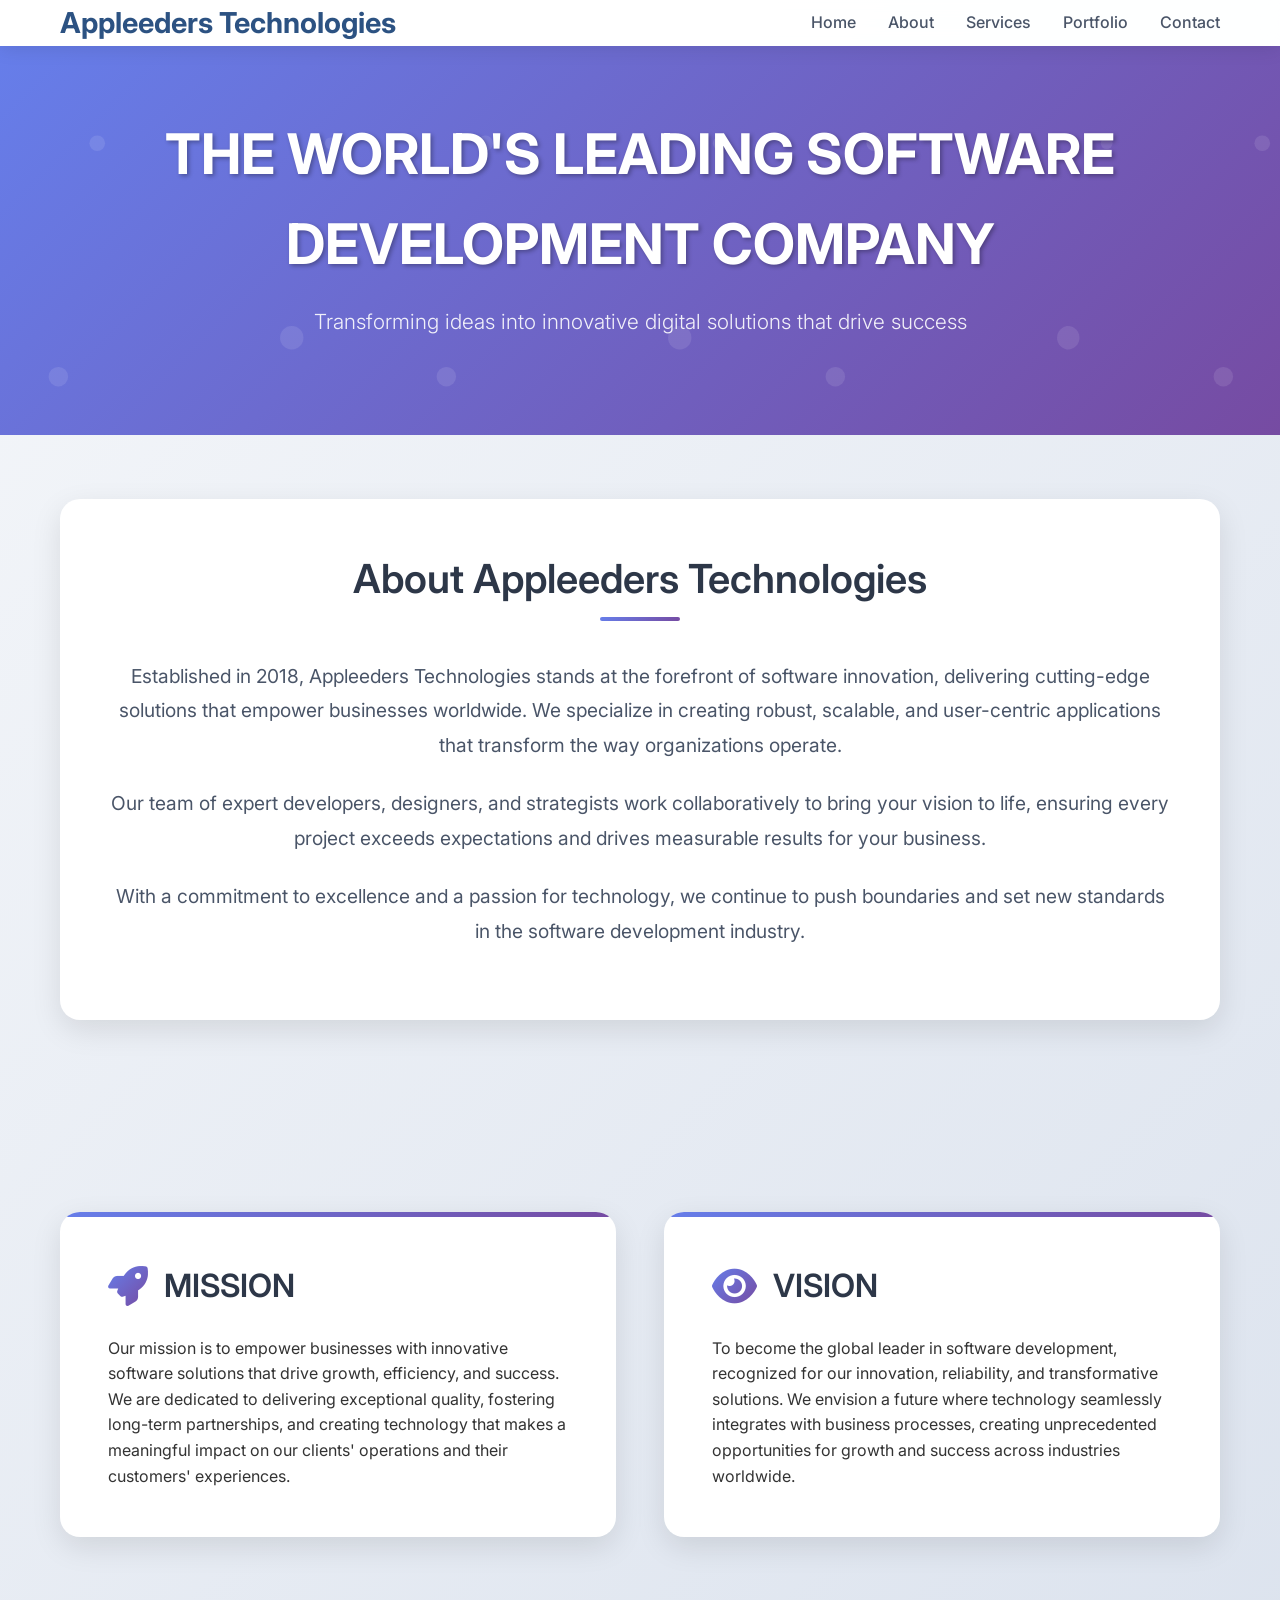
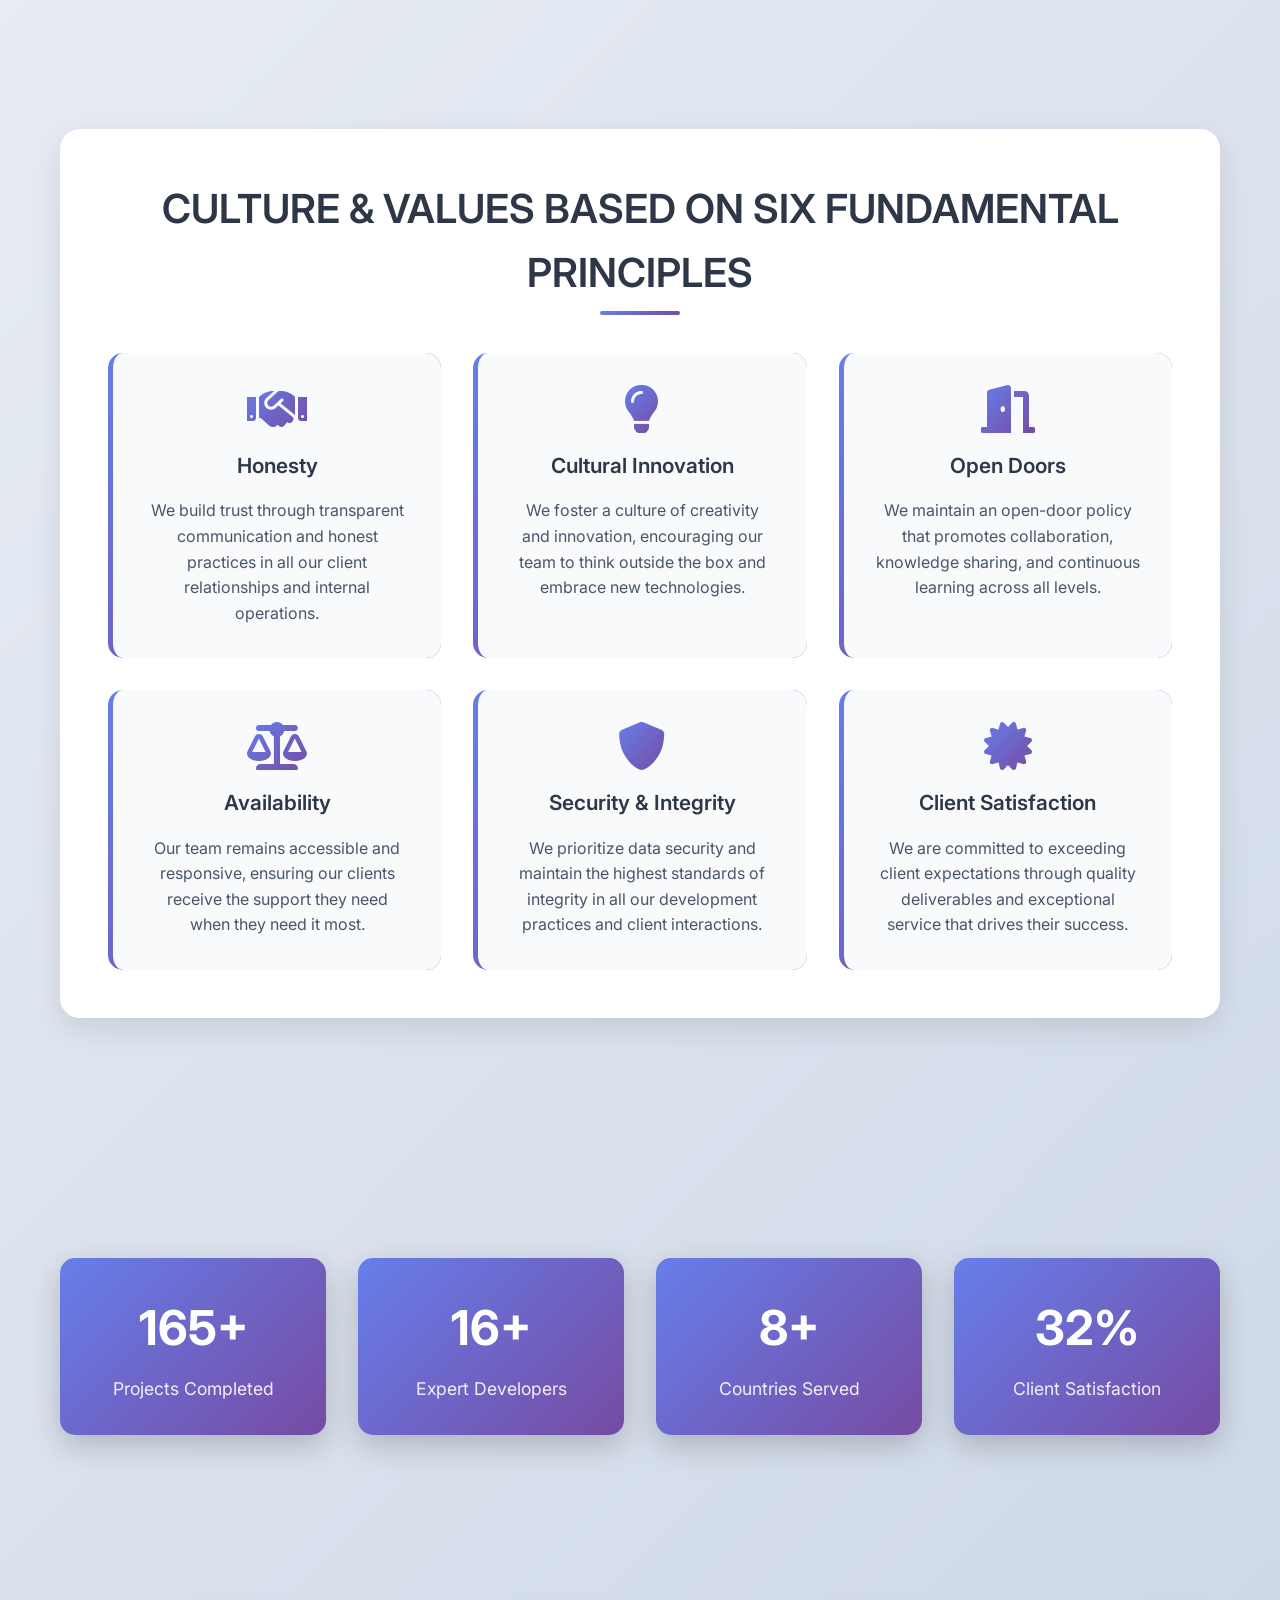
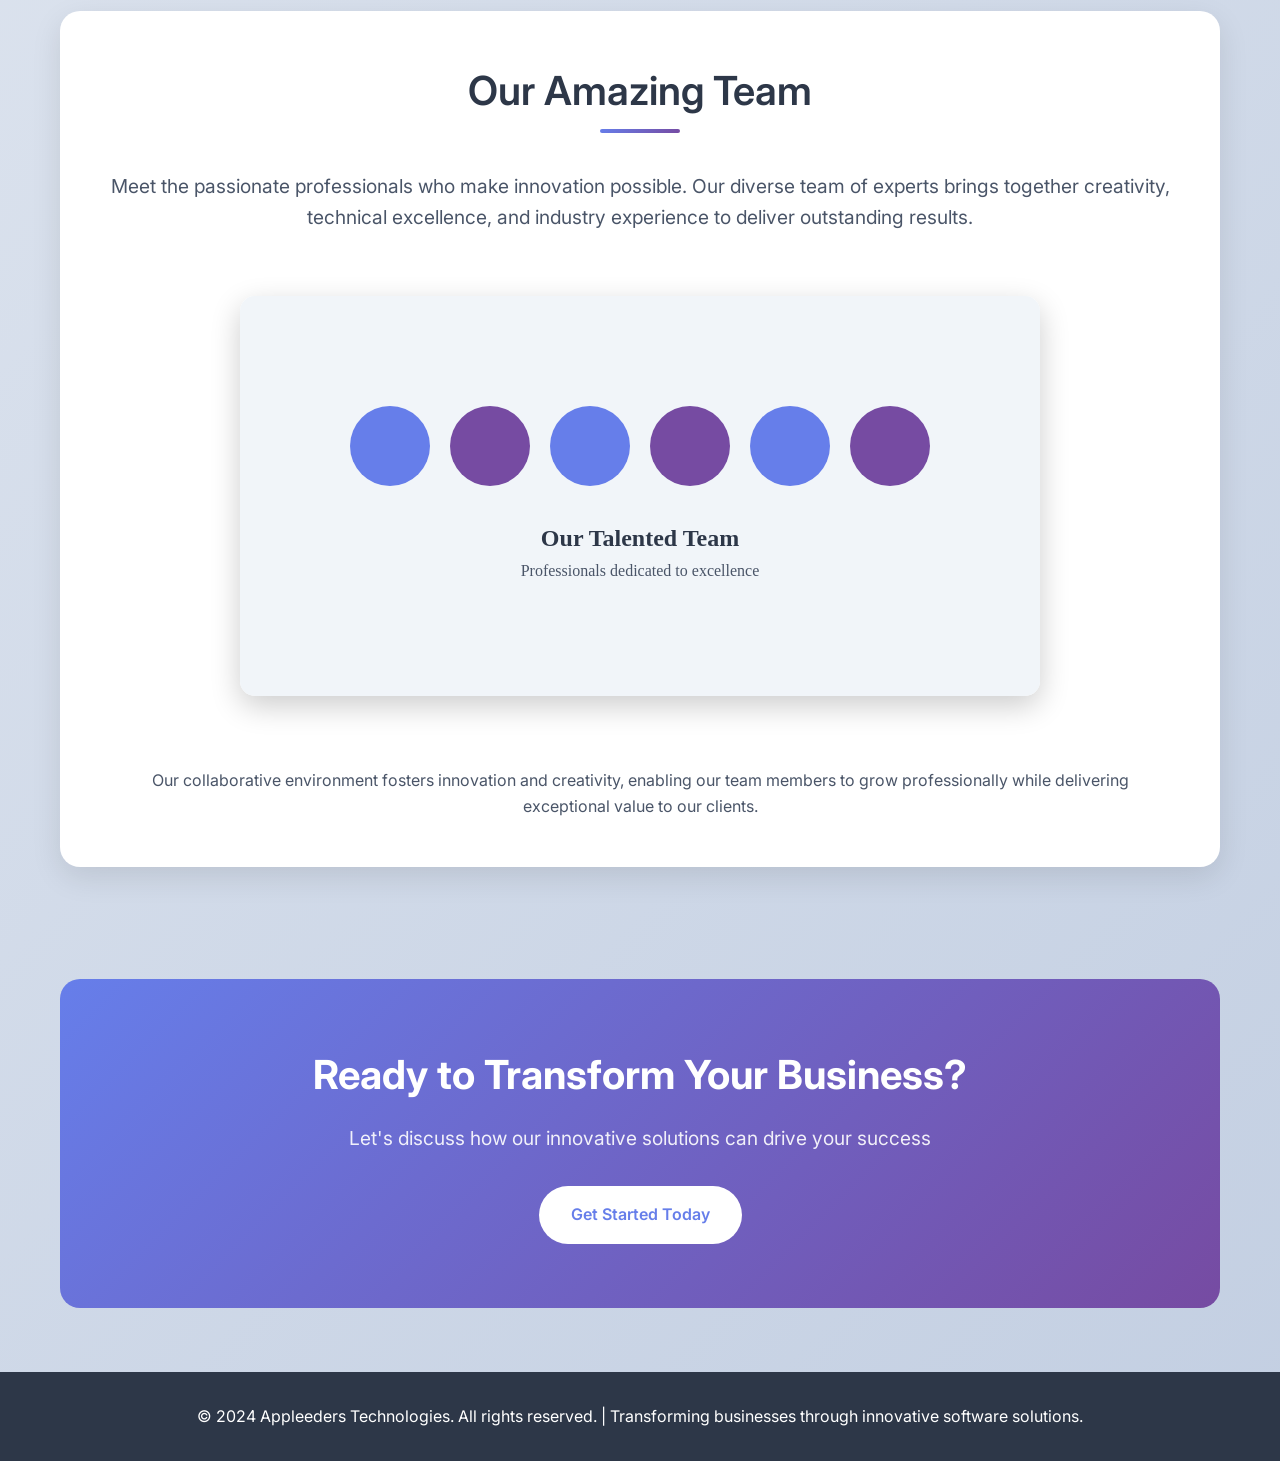
==== about.html @ b40d34a6 "Create comprehensive About page for Appleeders Technologies website Co-authored-by: appfeeders <appf" ====
<!DOCTYPE html>
<html lang="en">
<head>
    <meta charset="UTF-8">
    <meta name="viewport" content="width=device-width, initial-scale=1.0">
    <title>About Us - Appleeders Technologies</title>
    <link href="https://fonts.googleapis.com/css2?family=Inter:wght@300;400;500;600;700&display=swap" rel="stylesheet">
    <link href="https://cdnjs.cloudflare.com/ajax/libs/font-awesome/6.0.0/css/all.min.css" rel="stylesheet">
    <style>
        * {
            margin: 0;
            padding: 0;
            box-sizing: border-box;
        }

        body {
            font-family: 'Inter', sans-serif;
            line-height: 1.6;
            color: #333;
            background: linear-gradient(135deg, #f5f7fa 0%, #c3cfe2 100%);
            min-height: 100vh;
        }

        .container {
            max-width: 1200px;
            margin: 0 auto;
            padding: 0 20px;
        }

        header {
            background: rgba(255, 255, 255, 0.95);
            backdrop-filter: blur(10px);
            box-shadow: 0 2px 20px rgba(0, 0, 0, 0.1);
            position: sticky;
            top: 0;
            z-index: 100;
        }

        nav {
            display: flex;
            justify-content: space-between;
            align-items: center;
            padding: 1rem 0;
        }

        .logo {
            font-size: 1.8rem;
            font-weight: 700;
            color: #2c5282;
            text-decoration: none;
        }

        .nav-links {
            display: flex;
            list-style: none;
            gap: 2rem;
        }

        .nav-links a {
            text-decoration: none;
            color: #4a5568;
            font-weight: 500;
            transition: color 0.3s ease;
        }

        .nav-links a:hover {
            color: #2c5282;
        }

        .hero-section {
            text-align: center;
            padding: 4rem 0;
            background: linear-gradient(135deg, #667eea 0%, #764ba2 100%);
            color: white;
            position: relative;
            overflow: hidden;
        }

        .hero-section::before {
            content: '';
            position: absolute;
            top: 0;
            left: 0;
            right: 0;
            bottom: 0;
            background: url('data:image/svg+xml,<svg xmlns="http://www.w3.org/2000/svg" viewBox="0 0 100 100"><circle cx="25" cy="25" r="2" fill="rgba(255,255,255,0.1)"/><circle cx="75" cy="75" r="3" fill="rgba(255,255,255,0.1)"/><circle cx="85" cy="25" r="1.5" fill="rgba(255,255,255,0.1)"/><circle cx="15" cy="85" r="2.5" fill="rgba(255,255,255,0.1)"/></svg>');
            animation: float 20s infinite linear;
        }

        @keyframes float {
            0% { transform: translateY(0px) rotate(0deg); }
            100% { transform: translateY(-100vh) rotate(360deg); }
        }

        .hero-content {
            position: relative;
            z-index: 2;
        }

        .hero-title {
            font-size: 3.5rem;
            font-weight: 700;
            margin-bottom: 1rem;
            text-shadow: 2px 2px 4px rgba(0, 0, 0, 0.3);
        }

        .hero-subtitle {
            font-size: 1.3rem;
            font-weight: 300;
            margin-bottom: 2rem;
            opacity: 0.9;
        }

        .section {
            padding: 4rem 0;
        }

        .section-title {
            font-size: 2.5rem;
            font-weight: 600;
            text-align: center;
            margin-bottom: 3rem;
            color: #2d3748;
            position: relative;
        }

        .section-title::after {
            content: '';
            position: absolute;
            bottom: -10px;
            left: 50%;
            transform: translateX(-50%);
            width: 80px;
            height: 4px;
            background: linear-gradient(135deg, #667eea, #764ba2);
            border-radius: 2px;
        }

        .company-overview {
            background: white;
            border-radius: 20px;
            padding: 3rem;
            box-shadow: 0 10px 30px rgba(0, 0, 0, 0.1);
            margin-bottom: 4rem;
            text-align: center;
        }

        .company-overview p {
            font-size: 1.2rem;
            line-height: 1.8;
            color: #4a5568;
            margin-bottom: 1.5rem;
        }

        .mission-vision {
            display: grid;
            grid-template-columns: repeat(auto-fit, minmax(400px, 1fr));
            gap: 3rem;
            margin-bottom: 4rem;
        }

        .mission-card, .vision-card {
            background: white;
            border-radius: 20px;
            padding: 3rem;
            box-shadow: 0 10px 30px rgba(0, 0, 0, 0.1);
            transition: transform 0.3s ease, box-shadow 0.3s ease;
            position: relative;
            overflow: hidden;
        }

        .mission-card::before, .vision-card::before {
            content: '';
            position: absolute;
            top: 0;
            left: 0;
            right: 0;
            height: 5px;
            background: linear-gradient(135deg, #667eea, #764ba2);
        }

        .mission-card:hover, .vision-card:hover {
            transform: translateY(-10px);
            box-shadow: 0 20px 40px rgba(0, 0, 0, 0.15);
        }

        .card-title {
            font-size: 2rem;
            font-weight: 600;
            margin-bottom: 1.5rem;
            color: #2d3748;
            display: flex;
            align-items: center;
            gap: 1rem;
        }

        .card-icon {
            font-size: 2.5rem;
            background: linear-gradient(135deg, #667eea, #764ba2);
            -webkit-background-clip: text;
            -webkit-text-fill-color: transparent;
            background-clip: text;
        }

        .values-section {
            background: white;
            border-radius: 20px;
            padding: 3rem;
            box-shadow: 0 10px 30px rgba(0, 0, 0, 0.1);
            margin-bottom: 4rem;
        }

        .values-grid {
            display: grid;
            grid-template-columns: repeat(auto-fit, minmax(280px, 1fr));
            gap: 2rem;
            margin-top: 3rem;
        }

        .value-item {
            background: #f8fafc;
            border-radius: 15px;
            padding: 2rem;
            text-align: center;
            transition: transform 0.3s ease;
            border-left: 5px solid transparent;
            background-image: linear-gradient(#f8fafc, #f8fafc), linear-gradient(135deg, #667eea, #764ba2);
            background-origin: border-box;
            background-clip: padding-box, border-box;
        }

        .value-item:hover {
            transform: translateY(-5px);
        }

        .value-icon {
            font-size: 3rem;
            margin-bottom: 1rem;
            background: linear-gradient(135deg, #667eea, #764ba2);
            -webkit-background-clip: text;
            -webkit-text-fill-color: transparent;
            background-clip: text;
        }

        .value-title {
            font-size: 1.3rem;
            font-weight: 600;
            margin-bottom: 1rem;
            color: #2d3748;
        }

        .value-description {
            color: #4a5568;
            line-height: 1.6;
        }

        .team-section {
            background: white;
            border-radius: 20px;
            padding: 3rem;
            box-shadow: 0 10px 30px rgba(0, 0, 0, 0.1);
            text-align: center;
        }

        .team-image {
            width: 100%;
            max-width: 800px;
            height: 400px;
            object-fit: cover;
            border-radius: 15px;
            margin: 2rem auto;
            box-shadow: 0 10px 30px rgba(0, 0, 0, 0.2);
        }

        .stats-section {
            display: grid;
            grid-template-columns: repeat(auto-fit, minmax(200px, 1fr));
            gap: 2rem;
            margin: 3rem 0;
        }

        .stat-item {
            background: linear-gradient(135deg, #667eea, #764ba2);
            color: white;
            padding: 2rem;
            border-radius: 15px;
            text-align: center;
            box-shadow: 0 10px 30px rgba(0, 0, 0, 0.2);
        }

        .stat-number {
            font-size: 3rem;
            font-weight: 700;
            margin-bottom: 0.5rem;
        }

        .stat-label {
            font-size: 1.1rem;
            opacity: 0.9;
        }

        footer {
            background: #2d3748;
            color: white;
            text-align: center;
            padding: 2rem 0;
            margin-top: 4rem;
        }

        .cta-section {
            background: linear-gradient(135deg, #667eea, #764ba2);
            color: white;
            padding: 4rem;
            border-radius: 20px;
            text-align: center;
            margin: 3rem 0;
        }

        .cta-button {
            display: inline-block;
            background: white;
            color: #667eea;
            padding: 1rem 2rem;
            border-radius: 50px;
            text-decoration: none;
            font-weight: 600;
            margin-top: 2rem;
            transition: transform 0.3s ease, box-shadow 0.3s ease;
        }

        .cta-button:hover {
            transform: translateY(-3px);
            box-shadow: 0 10px 25px rgba(0, 0, 0, 0.2);
        }

        @media (max-width: 768px) {
            .hero-title {
                font-size: 2.5rem;
            }

            .section-title {
                font-size: 2rem;
            }

            .mission-vision {
                grid-template-columns: 1fr;
            }

            .nav-links {
                display: none;
            }

            .container {
                padding: 0 15px;
            }

            .company-overview, .values-section, .team-section {
                padding: 2rem;
            }
        }

        .fade-in {
            opacity: 0;
            transform: translateY(30px);
            transition: opacity 0.8s ease, transform 0.8s ease;
        }

        .fade-in.visible {
            opacity: 1;
            transform: translateY(0);
        }
    </style>
</head>
<body>
    <header>
        <nav class="container">
            <a href="#" class="logo">Appleeders Technologies</a>
            <ul class="nav-links">
                <li><a href="#home">Home</a></li>
                <li><a href="#about">About</a></li>
                <li><a href="#services">Services</a></li>
                <li><a href="#portfolio">Portfolio</a></li>
                <li><a href="#contact">Contact</a></li>
            </ul>
        </nav>
    </header>

    <section class="hero-section">
        <div class="container">
            <div class="hero-content">
                <h1 class="hero-title">THE WORLD'S LEADING SOFTWARE DEVELOPMENT COMPANY</h1>
                <p class="hero-subtitle">Transforming ideas into innovative digital solutions that drive success</p>
            </div>
        </div>
    </section>

    <main class="container">
        <section class="section">
            <div class="company-overview fade-in">
                <h2 class="section-title">About Appleeders Technologies</h2>
                <p>Established in 2018, Appleeders Technologies stands at the forefront of software innovation, delivering cutting-edge solutions that empower businesses worldwide. We specialize in creating robust, scalable, and user-centric applications that transform the way organizations operate.</p>
                <p>Our team of expert developers, designers, and strategists work collaboratively to bring your vision to life, ensuring every project exceeds expectations and drives measurable results for your business.</p>
                <p>With a commitment to excellence and a passion for technology, we continue to push boundaries and set new standards in the software development industry.</p>
            </div>
        </section>

        <section class="section">
            <div class="mission-vision">
                <div class="mission-card fade-in">
                    <h3 class="card-title">
                        <i class="fas fa-rocket card-icon"></i>
                        MISSION
                    </h3>
                    <p>Our mission is to empower businesses with innovative software solutions that drive growth, efficiency, and success. We are dedicated to delivering exceptional quality, fostering long-term partnerships, and creating technology that makes a meaningful impact on our clients' operations and their customers' experiences.</p>
                </div>
                <div class="vision-card fade-in">
                    <h3 class="card-title">
                        <i class="fas fa-eye card-icon"></i>
                        VISION
                    </h3>
                    <p>To become the global leader in software development, recognized for our innovation, reliability, and transformative solutions. We envision a future where technology seamlessly integrates with business processes, creating unprecedented opportunities for growth and success across industries worldwide.</p>
                </div>
            </div>
        </section>

        <section class="section">
            <div class="values-section fade-in">
                <h2 class="section-title">CULTURE & VALUES BASED ON SIX FUNDAMENTAL PRINCIPLES</h2>
                <div class="values-grid">
                    <div class="value-item">
                        <i class="fas fa-handshake value-icon"></i>
                        <h4 class="value-title">Honesty</h4>
                        <p class="value-description">We build trust through transparent communication and honest practices in all our client relationships and internal operations.</p>
                    </div>
                    <div class="value-item">
                        <i class="fas fa-lightbulb value-icon"></i>
                        <h4 class="value-title">Cultural Innovation</h4>
                        <p class="value-description">We foster a culture of creativity and innovation, encouraging our team to think outside the box and embrace new technologies.</p>
                    </div>
                    <div class="value-item">
                        <i class="fas fa-door-open value-icon"></i>
                        <h4 class="value-title">Open Doors</h4>
                        <p class="value-description">We maintain an open-door policy that promotes collaboration, knowledge sharing, and continuous learning across all levels.</p>
                    </div>
                    <div class="value-item">
                        <i class="fas fa-balance-scale value-icon"></i>
                        <h4 class="value-title">Availability</h4>
                        <p class="value-description">Our team remains accessible and responsive, ensuring our clients receive the support they need when they need it most.</p>
                    </div>
                    <div class="value-item">
                        <i class="fas fa-shield-alt value-icon"></i>
                        <h4 class="value-title">Security & Integrity</h4>
                        <p class="value-description">We prioritize data security and maintain the highest standards of integrity in all our development practices and client interactions.</p>
                    </div>
                    <div class="value-item">
                        <i class="fas fa-certificate value-icon"></i>
                        <h4 class="value-title">Client Satisfaction</h4>
                        <p class="value-description">We are committed to exceeding client expectations through quality deliverables and exceptional service that drives their success.</p>
                    </div>
                </div>
            </div>
        </section>

        <section class="section">
            <div class="stats-section fade-in">
                <div class="stat-item">
                    <div class="stat-number">500+</div>
                    <div class="stat-label">Projects Completed</div>
                </div>
                <div class="stat-item">
                    <div class="stat-number">50+</div>
                    <div class="stat-label">Expert Developers</div>
                </div>
                <div class="stat-item">
                    <div class="stat-number">25+</div>
                    <div class="stat-label">Countries Served</div>
                </div>
                <div class="stat-item">
                    <div class="stat-number">99%</div>
                    <div class="stat-label">Client Satisfaction</div>
                </div>
            </div>
        </section>

        <section class="section">
            <div class="team-section fade-in">
                <h2 class="section-title">Our Amazing Team</h2>
                <p style="font-size: 1.2rem; color: #4a5568; margin-bottom: 2rem;">
                    Meet the passionate professionals who make innovation possible. Our diverse team of experts brings together creativity, technical excellence, and industry experience to deliver outstanding results.
                </p>
                <img src="[data-uri]" 
                     alt="Our Team" 
                     class="team-image">
                <p style="color: #4a5568; margin-top: 2rem;">
                    Our collaborative environment fosters innovation and creativity, enabling our team members to grow professionally while delivering exceptional value to our clients.
                </p>
            </div>
        </section>

        <section class="cta-section fade-in">
            <h2 style="font-size: 2.5rem; margin-bottom: 1rem;">Ready to Transform Your Business?</h2>
            <p style="font-size: 1.2rem; opacity: 0.9;">Let's discuss how our innovative solutions can drive your success</p>
            <a href="#contact" class="cta-button">Get Started Today</a>
        </section>
    </main>

    <footer>
        <div class="container">
            <p>&copy; 2024 Appleeders Technologies. All rights reserved. | Transforming businesses through innovative software solutions.</p>
        </div>
    </footer>

    <script>
        // Smooth scrolling for navigation links
        document.querySelectorAll('a[href^="#"]').forEach(anchor => {
            anchor.addEventListener('click', function (e) {
                e.preventDefault();
                const target = document.querySelector(this.getAttribute('href'));
                if (target) {
                    target.scrollIntoView({
                        behavior: 'smooth',
                        block: 'start'
                    });
                }
            });
        });

        // Fade-in animation on scroll
        const observerOptions = {
            threshold: 0.1,
            rootMargin: '0px 0px -50px 0px'
        };

        const observer = new IntersectionObserver((entries) => {
            entries.forEach(entry => {
                if (entry.isIntersecting) {
                    entry.target.classList.add('visible');
                }
            });
        }, observerOptions);

        document.querySelectorAll('.fade-in').forEach(el => {
            observer.observe(el);
        });

        // Add some interactive effects
        document.querySelectorAll('.value-item, .mission-card, .vision-card').forEach(card => {
            card.addEventListener('mouseenter', function() {
                this.style.transform = 'translateY(-10px) scale(1.02)';
            });
            
            card.addEventListener('mouseleave', function() {
                this.style.transform = 'translateY(0) scale(1)';
            });
        });

        // Counter animation for stats
        function animateCounter(element, target) {
            let current = 0;
            const increment = target / 100;
            const timer = setInterval(() => {
                current += increment;
                if (current >= target) {
                    current = target;
                    clearInterval(timer);
                }
                element.textContent = Math.floor(current) + (target === 99 ? '%' : '+');
            }, 20);
        }

        // Trigger counter animations when stats come into view
        const statsObserver = new IntersectionObserver((entries) => {
            entries.forEach(entry => {
                if (entry.isIntersecting) {
                    const numbers = entry.target.querySelectorAll('.stat-number');
                    numbers.forEach(num => {
                        const target = parseInt(num.textContent);
                        animateCounter(num, target);
                    });
                    statsObserver.unobserve(entry.target);
                }
            });
        });

        const statsSection = document.querySelector('.stats-section');
        if (statsSection) {
            statsObserver.observe(statsSection);
        }
    </script>
</body>
</html>
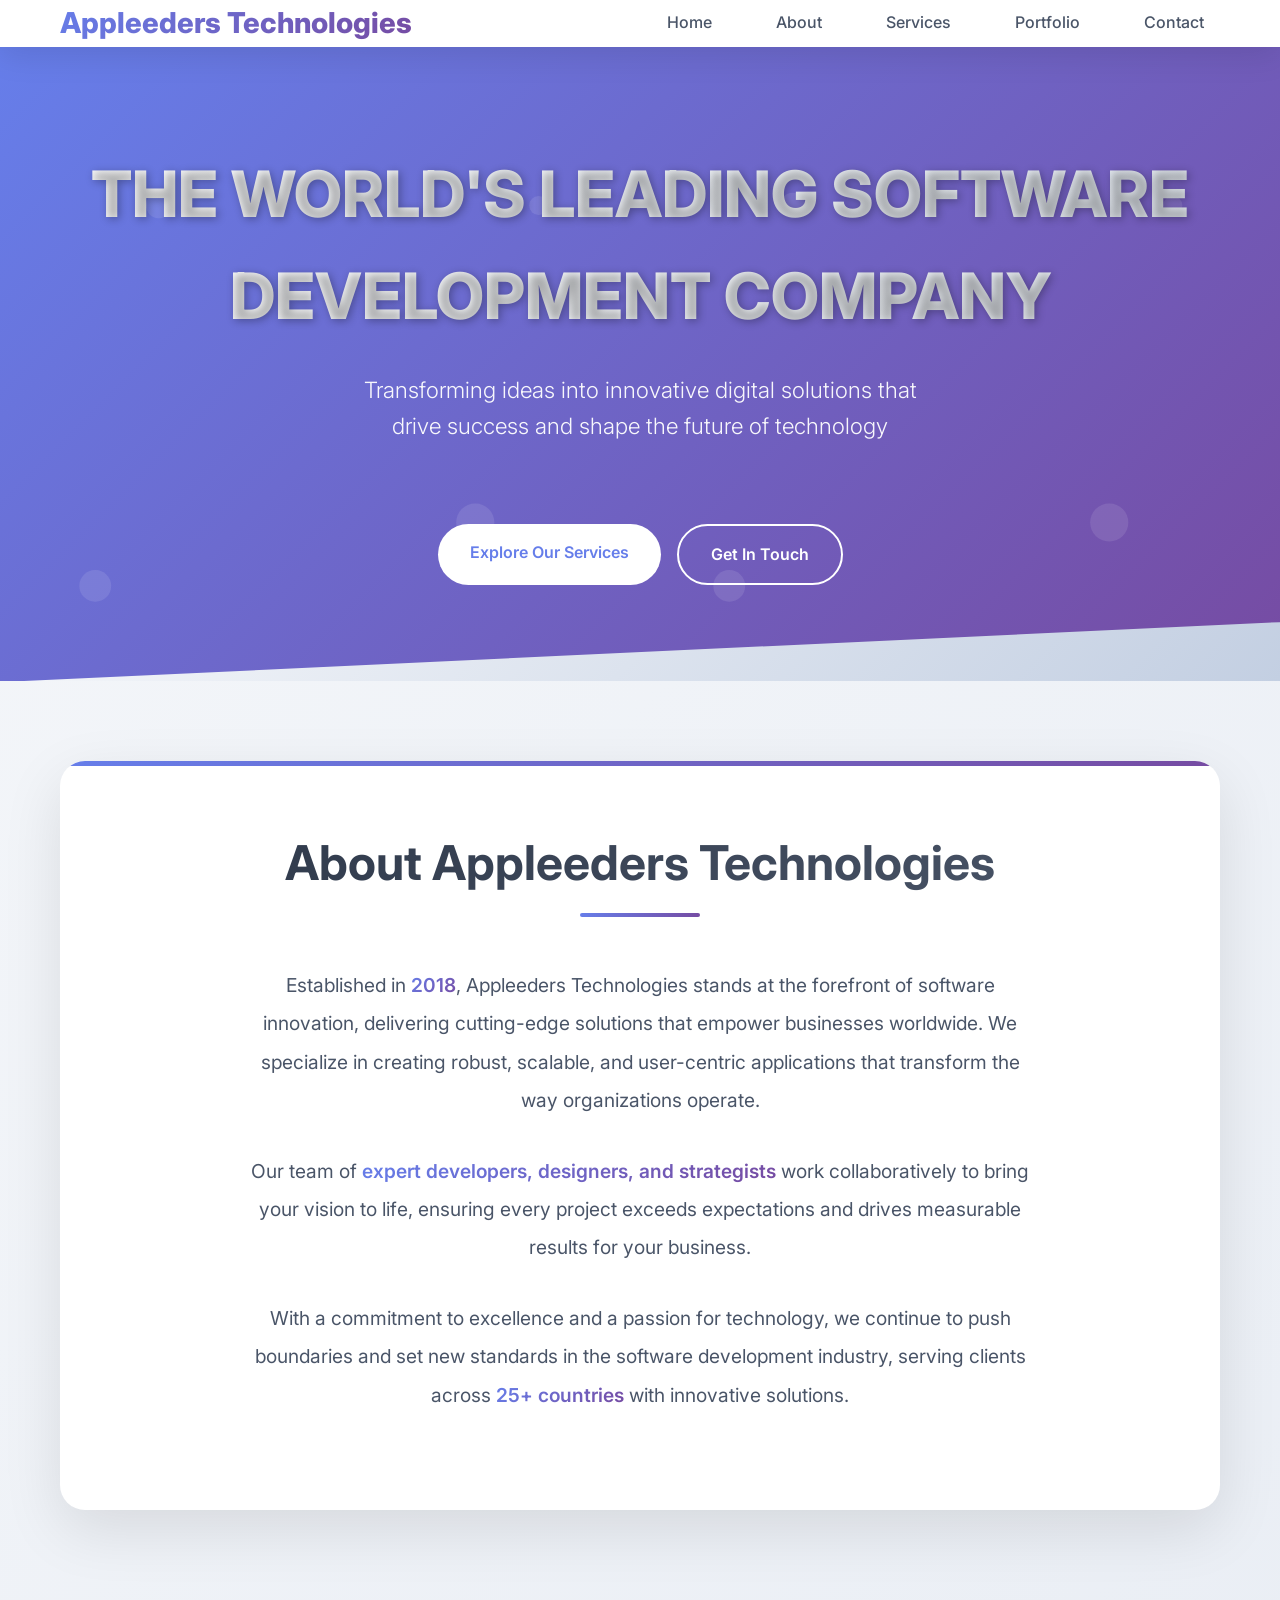
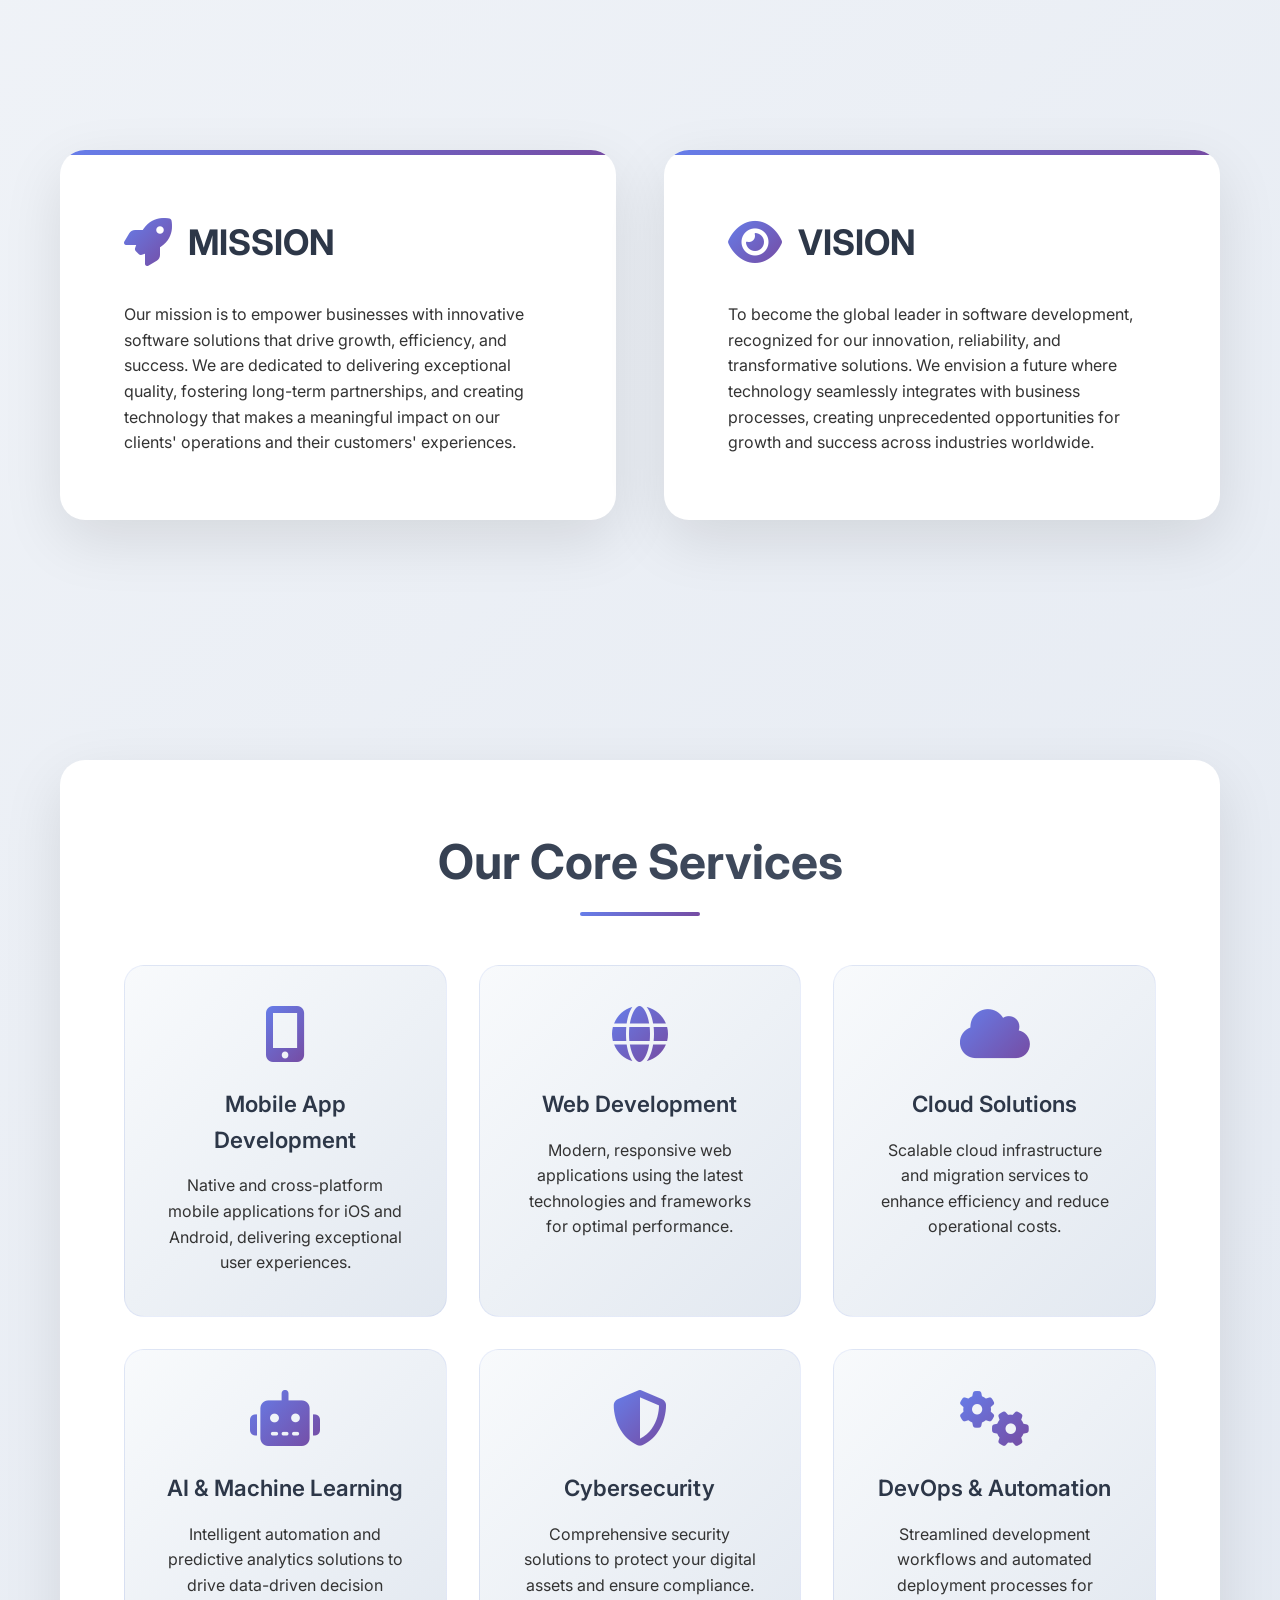
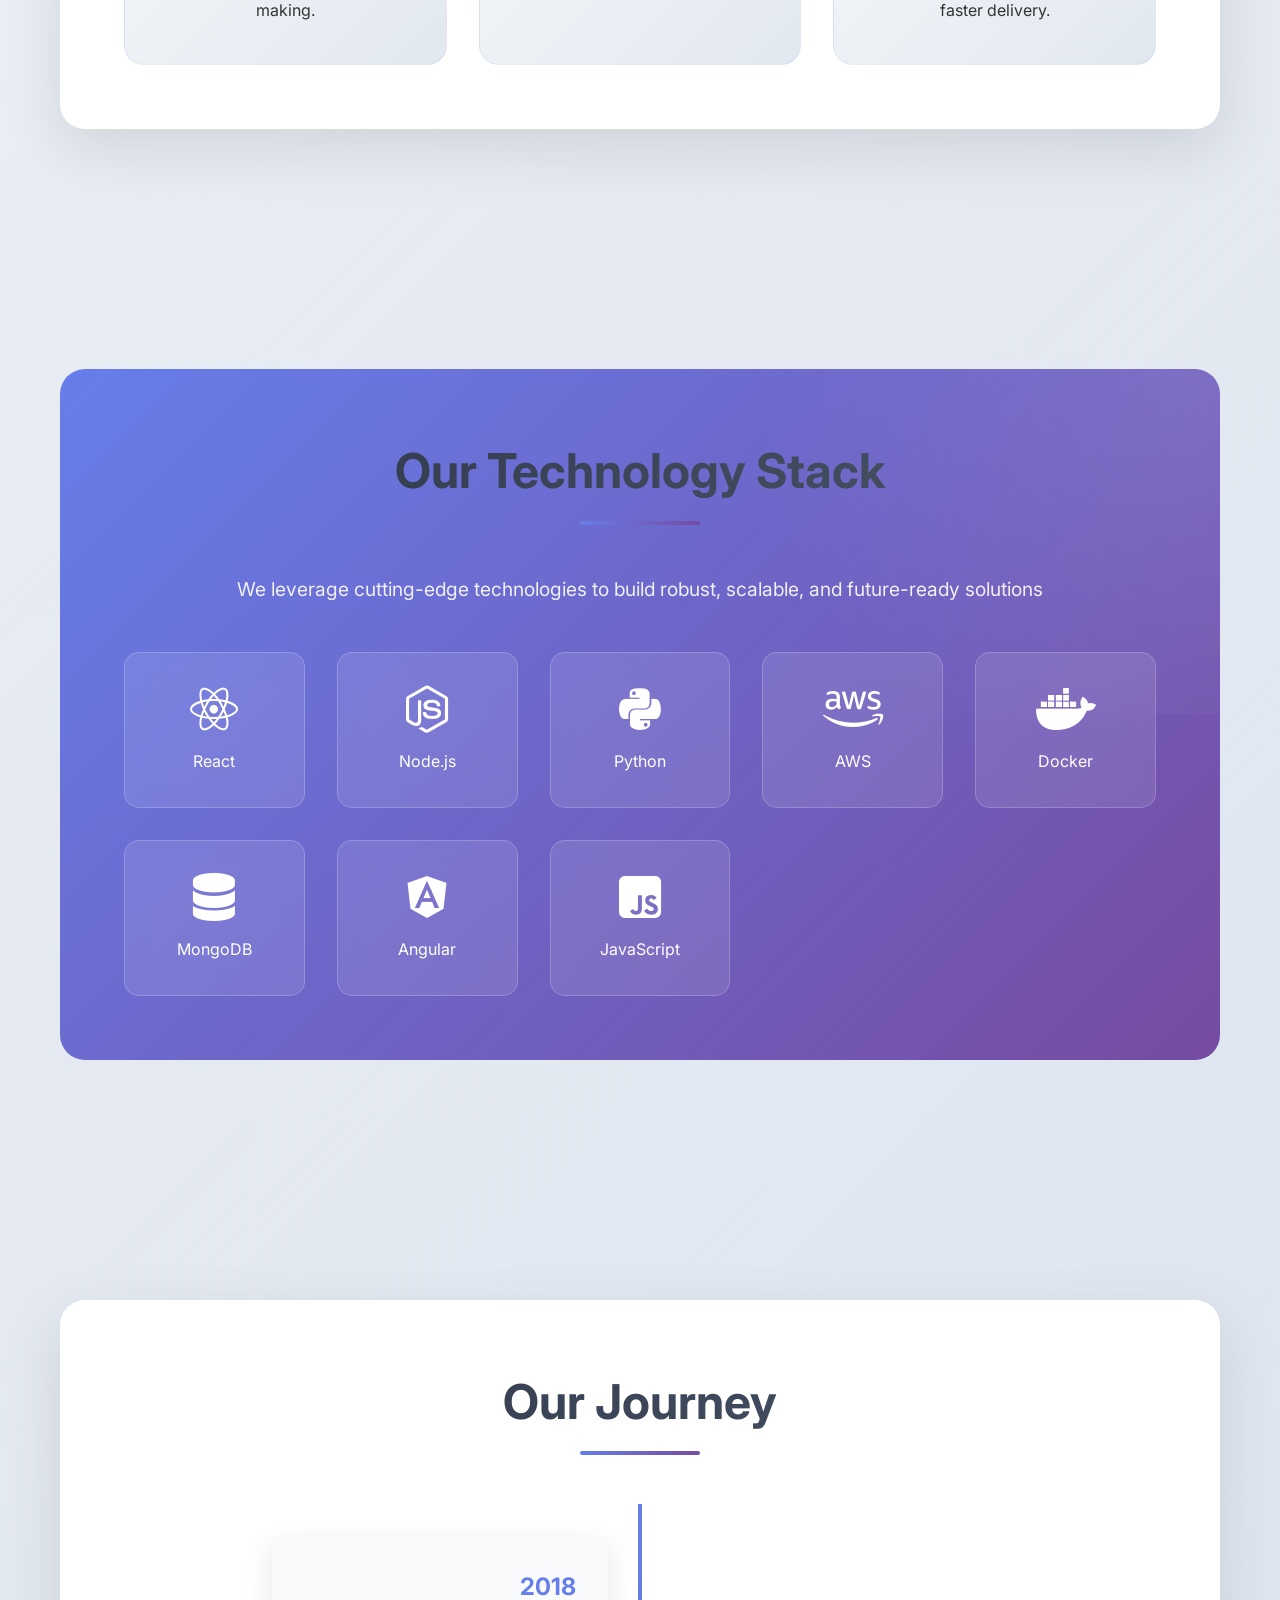
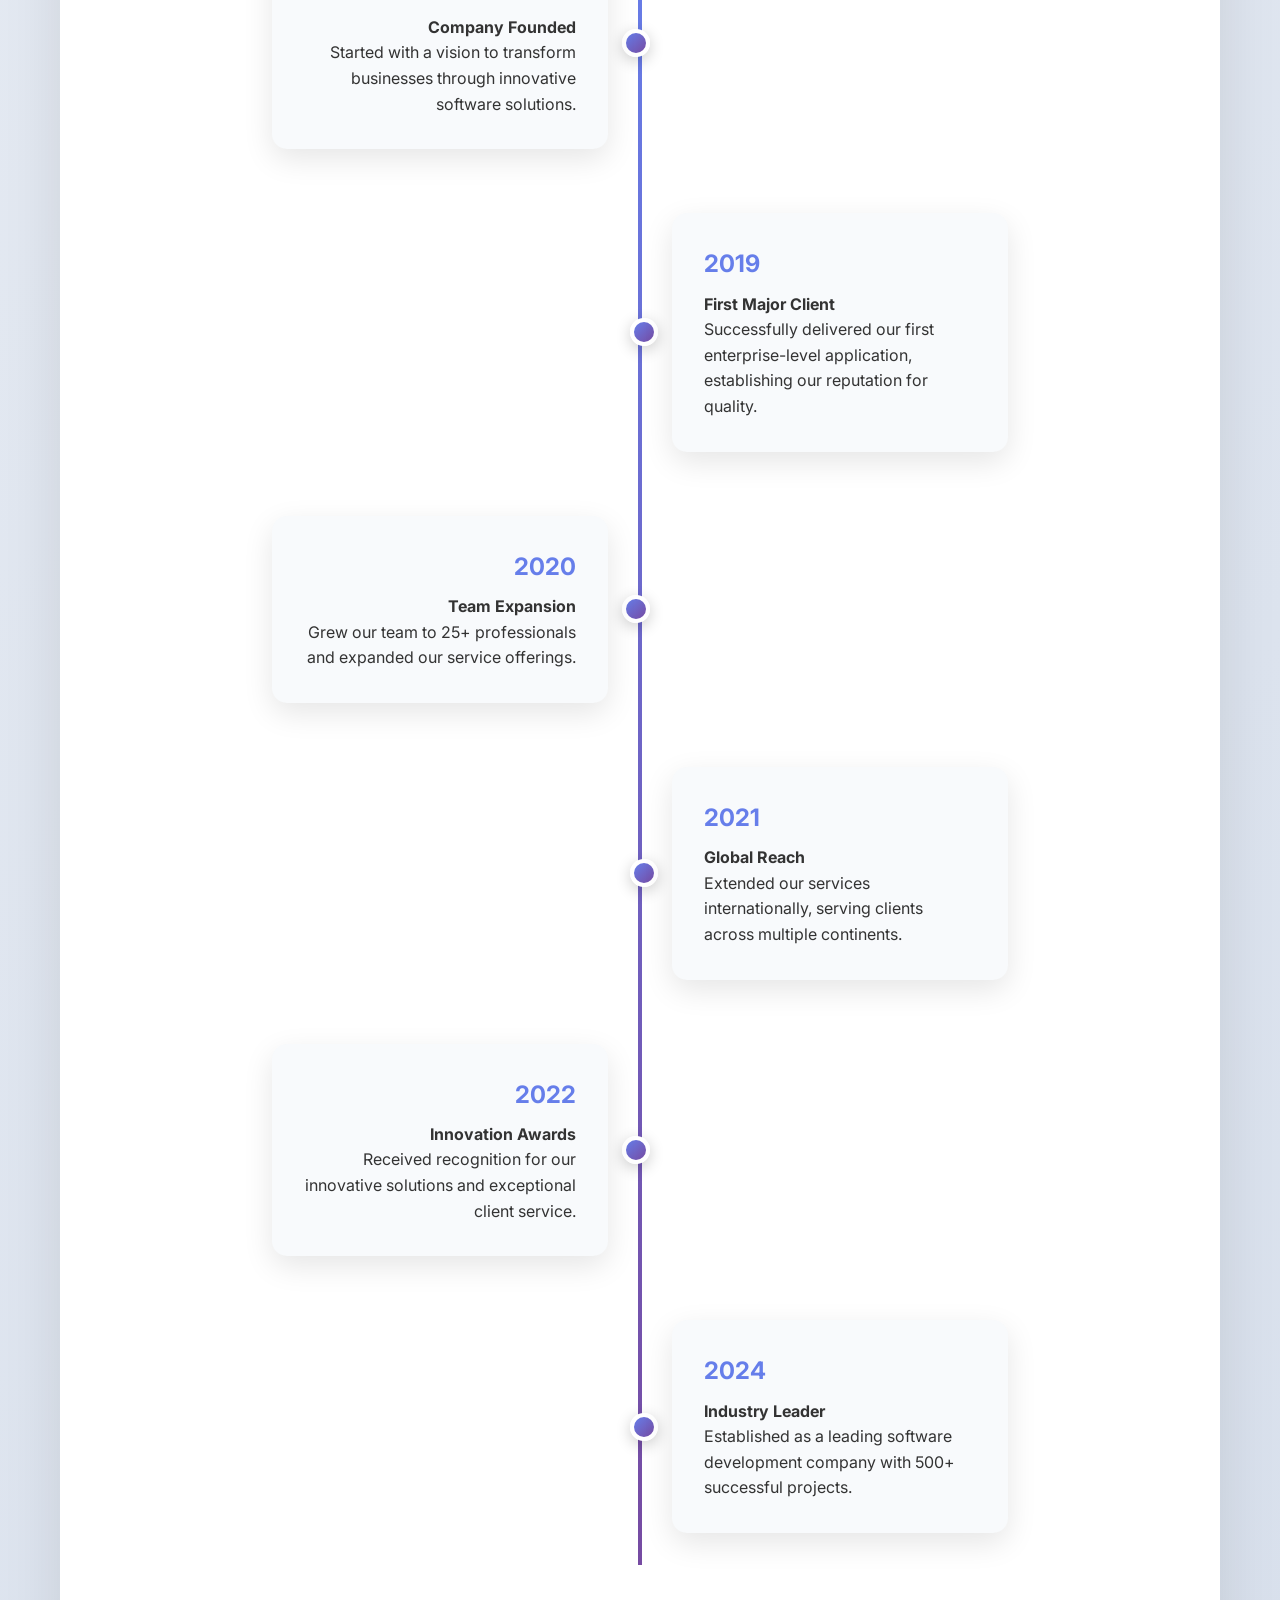
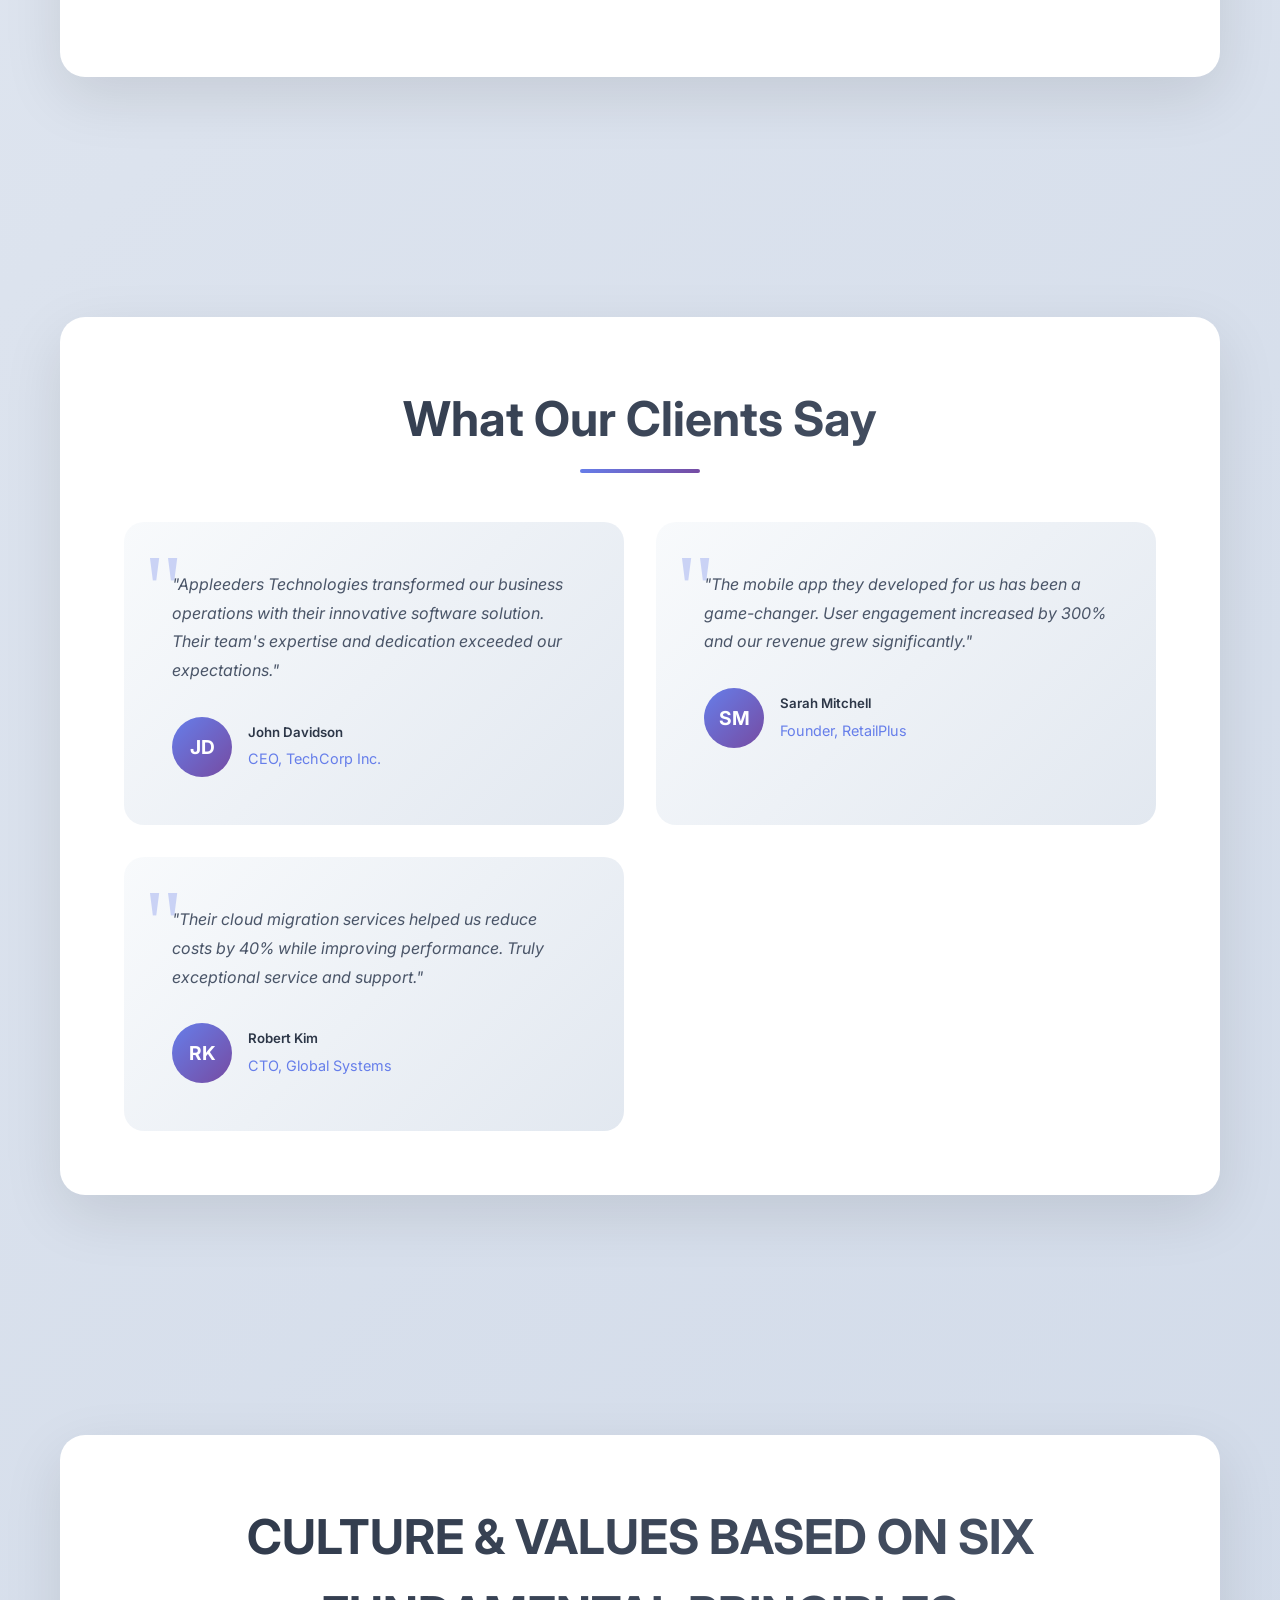
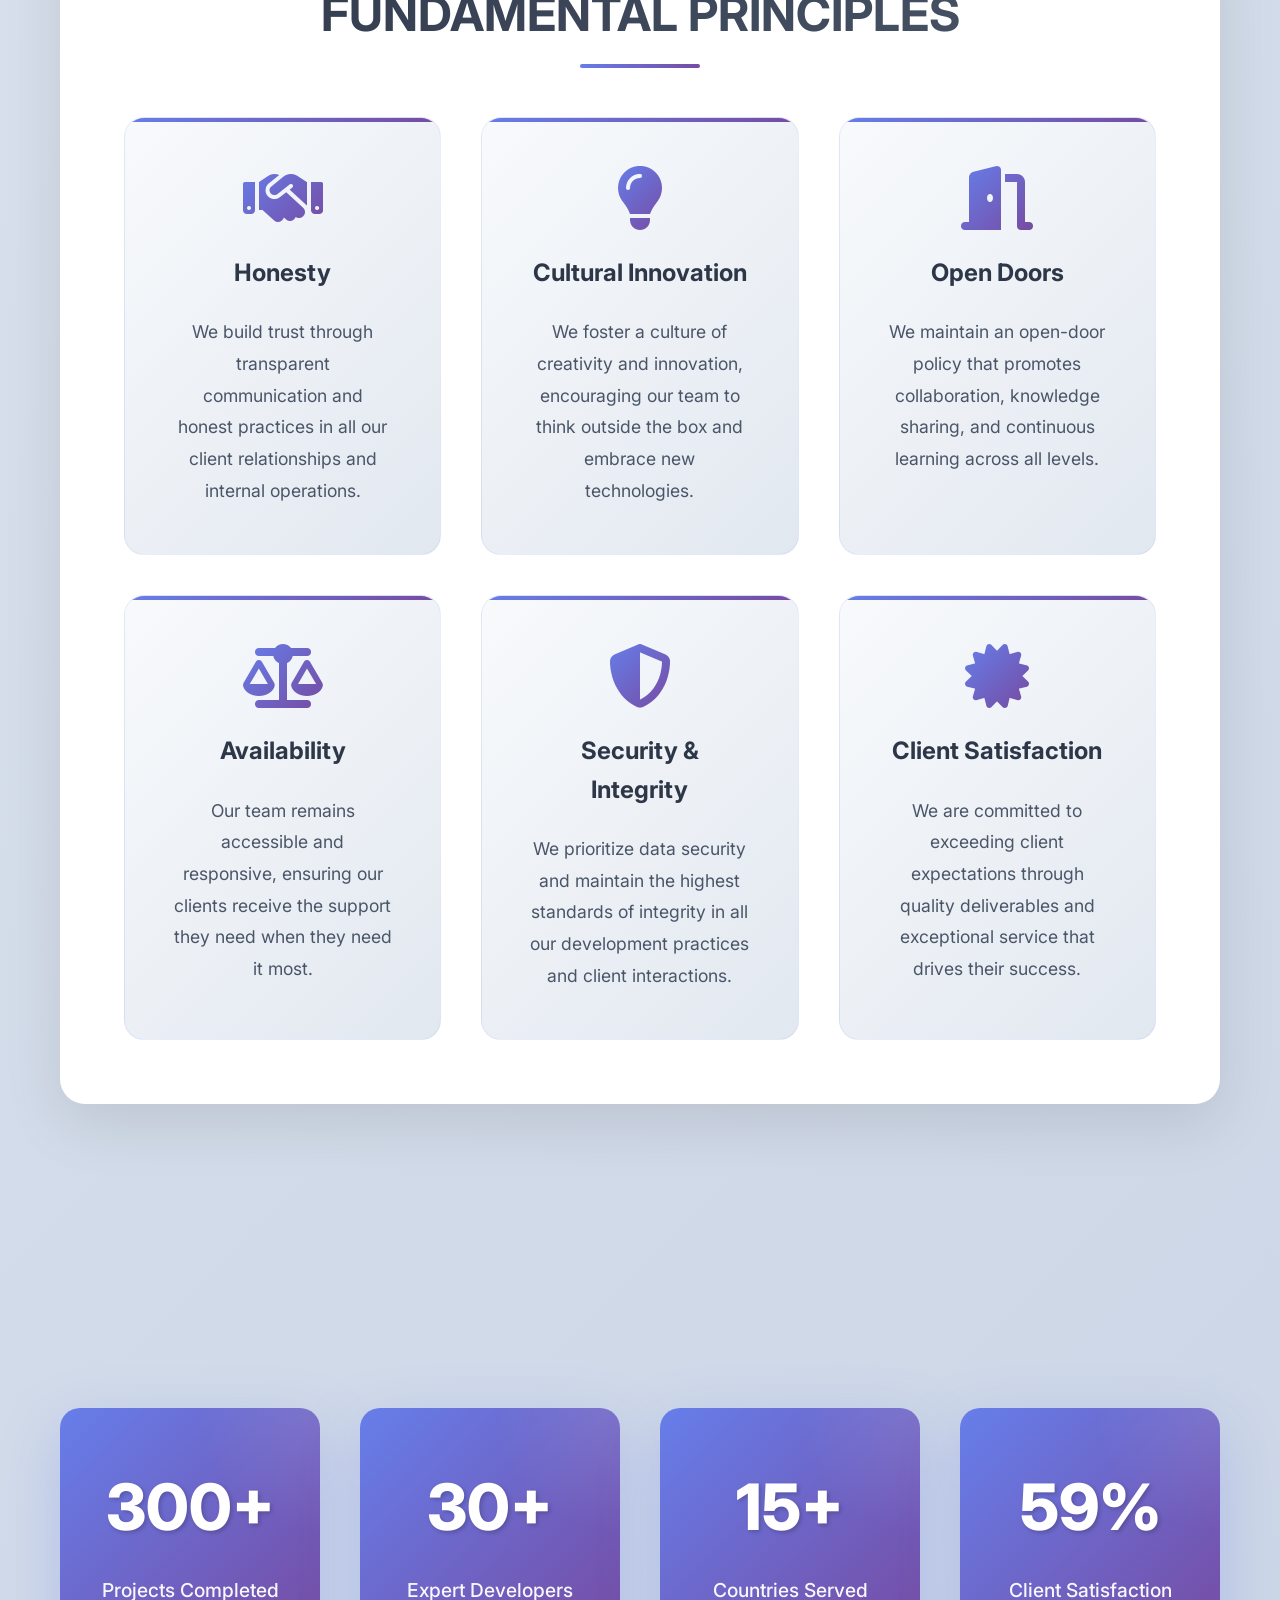
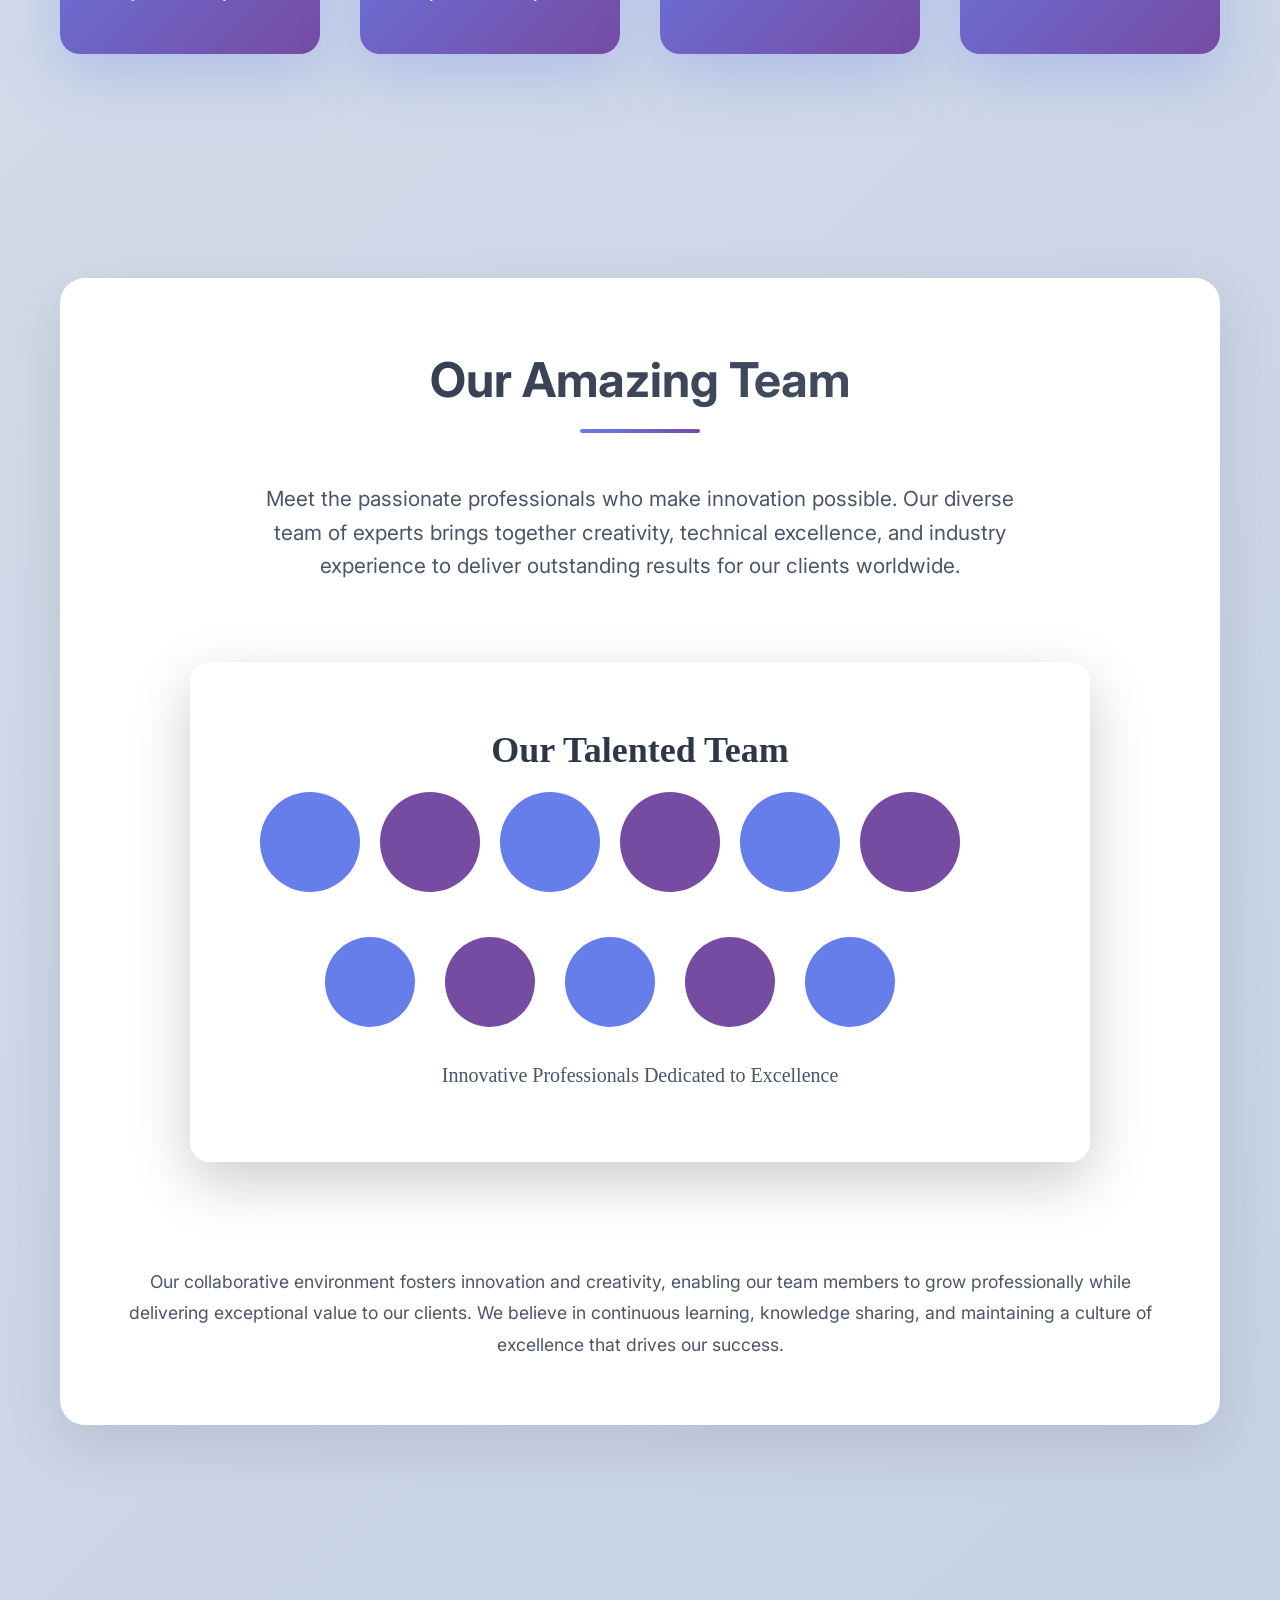
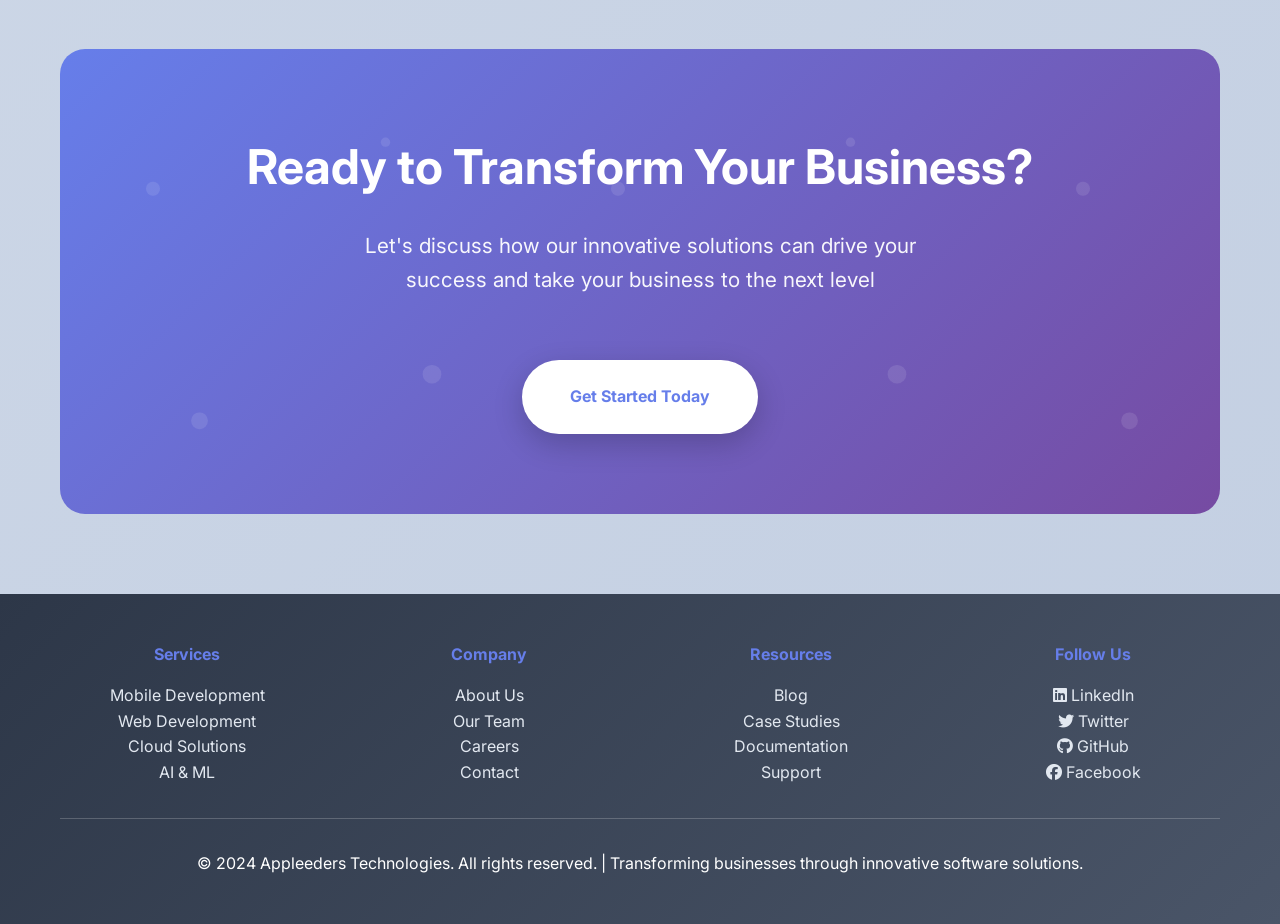
==== commit e3ae420b: "Enhance about page with improved design, animations, and interactive elements Co-authored-by: appfee" ====
--- a/about.html
+++ b/about.html
@@ -4,8 +4,8 @@
     <meta charset="UTF-8">
     <meta name="viewport" content="width=device-width, initial-scale=1.0">
     <title>About Us - Appleeders Technologies</title>
-    <link href="https://fonts.googleapis.com/css2?family=Inter:wght@300;400;500;600;700&display=swap" rel="stylesheet">
-    <link href="https://cdnjs.cloudflare.com/ajax/libs/font-awesome/6.0.0/css/all.min.css" rel="stylesheet">
+    <link href="https://fonts.googleapis.com/css2?family=Inter:wght@300;400;500;600;700;800&display=swap" rel="stylesheet">
+    <link href="https://cdnjs.cloudflare.com/ajax/libs/font-awesome/6.5.0/css/all.min.css" rel="stylesheet">
     <style>
         * {
             margin: 0;
@@ -19,6 +19,7 @@
             color: #333;
             background: linear-gradient(135deg, #f5f7fa 0%, #c3cfe2 100%);
             min-height: 100vh;
+            overflow-x: hidden;
         }
 
         .container {
@@ -29,11 +30,12 @@
 
         header {
             background: rgba(255, 255, 255, 0.95);
-            backdrop-filter: blur(10px);
-            box-shadow: 0 2px 20px rgba(0, 0, 0, 0.1);
+            backdrop-filter: blur(20px);
+            box-shadow: 0 8px 32px rgba(0, 0, 0, 0.1);
             position: sticky;
             top: 0;
-            z-index: 100;
+            z-index: 1000;
+            border-bottom: 1px solid rgba(255, 255, 255, 0.2);
         }
 
         nav {
@@ -45,9 +47,29 @@
 
         .logo {
             font-size: 1.8rem;
-            font-weight: 700;
-            color: #2c5282;
+            font-weight: 800;
+            background: linear-gradient(135deg, #667eea, #764ba2);
+            -webkit-background-clip: text;
+            -webkit-text-fill-color: transparent;
+            background-clip: text;
             text-decoration: none;
+            position: relative;
+        }
+
+        .logo::after {
+            content: '';
+            position: absolute;
+            bottom: -5px;
+            left: 0;
+            width: 100%;
+            height: 2px;
+            background: linear-gradient(135deg, #667eea, #764ba2);
+            transform: scaleX(0);
+            transition: transform 0.3s ease;
+        }
+
+        .logo:hover::after {
+            transform: scaleX(1);
         }
 
         .nav-links {
@@ -60,16 +82,38 @@
             text-decoration: none;
             color: #4a5568;
             font-weight: 500;
-            transition: color 0.3s ease;
+            transition: all 0.3s ease;
+            position: relative;
+            padding: 0.5rem 1rem;
+            border-radius: 8px;
+        }
+
+        .nav-links a::before {
+            content: '';
+            position: absolute;
+            top: 0;
+            left: 0;
+            width: 100%;
+            height: 100%;
+            background: linear-gradient(135deg, #667eea, #764ba2);
+            opacity: 0;
+            border-radius: 8px;
+            transition: opacity 0.3s ease;
+            z-index: -1;
         }
 
         .nav-links a:hover {
-            color: #2c5282;
+            color: white;
+            transform: translateY(-2px);
+        }
+
+        .nav-links a:hover::before {
+            opacity: 1;
         }
 
         .hero-section {
             text-align: center;
-            padding: 4rem 0;
+            padding: 6rem 0;
             background: linear-gradient(135deg, #667eea 0%, #764ba2 100%);
             color: white;
             position: relative;
@@ -87,6 +131,17 @@
             animation: float 20s infinite linear;
         }
 
+        .hero-section::after {
+            content: '';
+            position: absolute;
+            bottom: -1px;
+            left: 0;
+            width: 100%;
+            height: 60px;
+            background: linear-gradient(135deg, #f5f7fa 0%, #c3cfe2 100%);
+            clip-path: polygon(0 100%, 100% 0%, 100% 100%);
+        }
+
         @keyframes float {
             0% { transform: translateY(0px) rotate(0deg); }
             100% { transform: translateY(-100vh) rotate(360deg); }
@@ -98,39 +153,87 @@
         }
 
         .hero-title {
-            font-size: 3.5rem;
+            font-size: 4rem;
+            font-weight: 800;
+            margin-bottom: 1.5rem;
+            text-shadow: 2px 2px 8px rgba(0, 0, 0, 0.3);
+            background: linear-gradient(45deg, #ffffff, #e2e8f0);
+            -webkit-background-clip: text;
+            -webkit-text-fill-color: transparent;
+            background-clip: text;
+        }
+
+        .hero-subtitle {
+            font-size: 1.4rem;
+            font-weight: 300;
+            margin-bottom: 3rem;
+            opacity: 0.95;
+            max-width: 600px;
+            margin-left: auto;
+            margin-right: auto;
+        }
+
+        .hero-cta {
+            display: inline-flex;
+            gap: 1rem;
+            margin-top: 2rem;
+        }
+
+        .btn-primary, .btn-secondary {
+            padding: 1rem 2rem;
+            border-radius: 50px;
+            text-decoration: none;
+            font-weight: 600;
+            transition: all 0.3s ease;
+            position: relative;
+            overflow: hidden;
+        }
+
+        .btn-primary {
+            background: white;
+            color: #667eea;
+        }
+
+        .btn-secondary {
+            background: transparent;
+            color: white;
+            border: 2px solid white;
+        }
+
+        .btn-primary:hover {
+            transform: translateY(-3px);
+            box-shadow: 0 15px 35px rgba(0, 0, 0, 0.2);
+        }
+
+        .btn-secondary:hover {
+            background: white;
+            color: #667eea;
+            transform: translateY(-3px);
+        }
+
+        .section {
+            padding: 5rem 0;
+        }
+
+        .section-title {
+            font-size: 3rem;
             font-weight: 700;
-            margin-bottom: 1rem;
-            text-shadow: 2px 2px 4px rgba(0, 0, 0, 0.3);
-        }
-
-        .hero-subtitle {
-            font-size: 1.3rem;
-            font-weight: 300;
-            margin-bottom: 2rem;
-            opacity: 0.9;
-        }
-
-        .section {
-            padding: 4rem 0;
-        }
-
-        .section-title {
-            font-size: 2.5rem;
-            font-weight: 600;
             text-align: center;
-            margin-bottom: 3rem;
-            color: #2d3748;
+            margin-bottom: 4rem;
+            background: linear-gradient(135deg, #2d3748, #4a5568);
+            -webkit-background-clip: text;
+            -webkit-text-fill-color: transparent;
+            background-clip: text;
             position: relative;
         }
 
         .section-title::after {
             content: '';
             position: absolute;
-            bottom: -10px;
+            bottom: -15px;
             left: 50%;
             transform: translateX(-50%);
-            width: 80px;
+            width: 120px;
             height: 4px;
             background: linear-gradient(135deg, #667eea, #764ba2);
             border-radius: 2px;
@@ -138,33 +241,56 @@
 
         .company-overview {
             background: white;
-            border-radius: 20px;
-            padding: 3rem;
-            box-shadow: 0 10px 30px rgba(0, 0, 0, 0.1);
-            margin-bottom: 4rem;
+            border-radius: 25px;
+            padding: 4rem;
+            box-shadow: 0 20px 60px rgba(0, 0, 0, 0.1);
+            margin-bottom: 5rem;
             text-align: center;
+            position: relative;
+            overflow: hidden;
+        }
+
+        .company-overview::before {
+            content: '';
+            position: absolute;
+            top: 0;
+            left: 0;
+            right: 0;
+            height: 5px;
+            background: linear-gradient(135deg, #667eea, #764ba2);
         }
 
         .company-overview p {
             font-size: 1.2rem;
-            line-height: 1.8;
+            line-height: 2;
             color: #4a5568;
-            margin-bottom: 1.5rem;
+            margin-bottom: 2rem;
+            max-width: 800px;
+            margin-left: auto;
+            margin-right: auto;
+        }
+
+        .highlight-text {
+            background: linear-gradient(135deg, #667eea, #764ba2);
+            -webkit-background-clip: text;
+            -webkit-text-fill-color: transparent;
+            background-clip: text;
+            font-weight: 600;
         }
 
         .mission-vision {
             display: grid;
             grid-template-columns: repeat(auto-fit, minmax(400px, 1fr));
             gap: 3rem;
-            margin-bottom: 4rem;
+            margin-bottom: 5rem;
         }
 
         .mission-card, .vision-card {
             background: white;
-            border-radius: 20px;
-            padding: 3rem;
-            box-shadow: 0 10px 30px rgba(0, 0, 0, 0.1);
-            transition: transform 0.3s ease, box-shadow 0.3s ease;
+            border-radius: 25px;
+            padding: 4rem;
+            box-shadow: 0 20px 60px rgba(0, 0, 0, 0.1);
+            transition: all 0.4s ease;
             position: relative;
             overflow: hidden;
         }
@@ -180,14 +306,14 @@
         }
 
         .mission-card:hover, .vision-card:hover {
-            transform: translateY(-10px);
-            box-shadow: 0 20px 40px rgba(0, 0, 0, 0.15);
+            transform: translateY(-15px);
+            box-shadow: 0 30px 80px rgba(0, 0, 0, 0.15);
         }
 
         .card-title {
-            font-size: 2rem;
-            font-weight: 600;
-            margin-bottom: 1.5rem;
+            font-size: 2.2rem;
+            font-weight: 700;
+            margin-bottom: 2rem;
             color: #2d3748;
             display: flex;
             align-items: center;
@@ -195,47 +321,327 @@
         }
 
         .card-icon {
-            font-size: 2.5rem;
+            font-size: 3rem;
             background: linear-gradient(135deg, #667eea, #764ba2);
             -webkit-background-clip: text;
             -webkit-text-fill-color: transparent;
             background-clip: text;
         }
 
-        .values-section {
+        .services-overview {
             background: white;
-            border-radius: 20px;
-            padding: 3rem;
-            box-shadow: 0 10px 30px rgba(0, 0, 0, 0.1);
-            margin-bottom: 4rem;
-        }
-
-        .values-grid {
+            border-radius: 25px;
+            padding: 4rem;
+            box-shadow: 0 20px 60px rgba(0, 0, 0, 0.1);
+            margin-bottom: 5rem;
+        }
+
+        .services-grid {
             display: grid;
-            grid-template-columns: repeat(auto-fit, minmax(280px, 1fr));
+            grid-template-columns: repeat(auto-fit, minmax(300px, 1fr));
             gap: 2rem;
             margin-top: 3rem;
         }
 
-        .value-item {
+        .service-item {
+            background: linear-gradient(135deg, #f8fafc 0%, #e2e8f0 100%);
+            border-radius: 20px;
+            padding: 2.5rem;
+            text-align: center;
+            transition: all 0.3s ease;
+            border: 1px solid rgba(102, 126, 234, 0.1);
+            position: relative;
+            overflow: hidden;
+        }
+
+        .service-item::before {
+            content: '';
+            position: absolute;
+            top: 0;
+            left: -100%;
+            width: 100%;
+            height: 100%;
+            background: linear-gradient(90deg, transparent, rgba(255, 255, 255, 0.4), transparent);
+            transition: left 0.5s ease;
+        }
+
+        .service-item:hover::before {
+            left: 100%;
+        }
+
+        .service-item:hover {
+            transform: translateY(-10px);
+            box-shadow: 0 20px 40px rgba(102, 126, 234, 0.2);
+        }
+
+        .service-icon {
+            font-size: 3.5rem;
+            margin-bottom: 1.5rem;
+            background: linear-gradient(135deg, #667eea, #764ba2);
+            -webkit-background-clip: text;
+            -webkit-text-fill-color: transparent;
+            background-clip: text;
+        }
+
+        .service-title {
+            font-size: 1.4rem;
+            font-weight: 600;
+            margin-bottom: 1rem;
+            color: #2d3748;
+        }
+
+        .tech-stack {
+            background: linear-gradient(135deg, #667eea, #764ba2);
+            border-radius: 25px;
+            padding: 4rem;
+            margin-bottom: 5rem;
+            color: white;
+            position: relative;
+            overflow: hidden;
+        }
+
+        .tech-stack::before {
+            content: '';
+            position: absolute;
+            top: -50%;
+            right: -50%;
+            width: 100%;
+            height: 100%;
+            background: radial-gradient(circle, rgba(255, 255, 255, 0.1) 0%, transparent 70%);
+            animation: pulse 4s ease-in-out infinite;
+        }
+
+        @keyframes pulse {
+            0%, 100% { transform: scale(1); opacity: 0.5; }
+            50% { transform: scale(1.1); opacity: 0.8; }
+        }
+
+        .tech-grid {
+            display: grid;
+            grid-template-columns: repeat(auto-fit, minmax(150px, 1fr));
+            gap: 2rem;
+            margin-top: 3rem;
+        }
+
+        .tech-item {
+            background: rgba(255, 255, 255, 0.1);
+            backdrop-filter: blur(10px);
+            border-radius: 15px;
+            padding: 2rem;
+            text-align: center;
+            transition: all 0.3s ease;
+            border: 1px solid rgba(255, 255, 255, 0.2);
+        }
+
+        .tech-item:hover {
+            background: rgba(255, 255, 255, 0.2);
+            transform: translateY(-5px);
+        }
+
+        .tech-item i {
+            font-size: 3rem;
+            margin-bottom: 1rem;
+            display: block;
+        }
+
+        .timeline-section {
+            background: white;
+            border-radius: 25px;
+            padding: 4rem;
+            box-shadow: 0 20px 60px rgba(0, 0, 0, 0.1);
+            margin-bottom: 5rem;
+        }
+
+        .timeline {
+            position: relative;
+            max-width: 800px;
+            margin: 3rem auto;
+        }
+
+        .timeline::before {
+            content: '';
+            position: absolute;
+            left: 50%;
+            top: 0;
+            height: 100%;
+            width: 4px;
+            background: linear-gradient(135deg, #667eea, #764ba2);
+            transform: translateX(-50%);
+        }
+
+        .timeline-item {
+            position: relative;
+            width: 50%;
+            padding: 2rem;
+            box-sizing: border-box;
+        }
+
+        .timeline-item:nth-child(odd) {
+            left: 0;
+            text-align: right;
+        }
+
+        .timeline-item:nth-child(even) {
+            left: 50%;
+            text-align: left;
+        }
+
+        .timeline-content {
             background: #f8fafc;
             border-radius: 15px;
             padding: 2rem;
+            position: relative;
+            box-shadow: 0 10px 30px rgba(0, 0, 0, 0.1);
+        }
+
+        .timeline-item::before {
+            content: '';
+            position: absolute;
+            width: 20px;
+            height: 20px;
+            background: linear-gradient(135deg, #667eea, #764ba2);
+            border-radius: 50%;
+            top: 50%;
+            transform: translateY(-50%);
+            border: 4px solid white;
+            box-shadow: 0 4px 15px rgba(0, 0, 0, 0.2);
+        }
+
+        .timeline-item:nth-child(odd)::before {
+            right: -10px;
+        }
+
+        .timeline-item:nth-child(even)::before {
+            left: -10px;
+        }
+
+        .timeline-year {
+            font-size: 1.5rem;
+            font-weight: 700;
+            color: #667eea;
+            margin-bottom: 0.5rem;
+        }
+
+        .testimonials-section {
+            background: white;
+            border-radius: 25px;
+            padding: 4rem;
+            box-shadow: 0 20px 60px rgba(0, 0, 0, 0.1);
+            margin-bottom: 5rem;
+        }
+
+        .testimonials-grid {
+            display: grid;
+            grid-template-columns: repeat(auto-fit, minmax(350px, 1fr));
+            gap: 2rem;
+            margin-top: 3rem;
+        }
+
+        .testimonial-card {
+            background: linear-gradient(135deg, #f8fafc 0%, #e2e8f0 100%);
+            border-radius: 20px;
+            padding: 3rem;
+            position: relative;
+            transition: all 0.3s ease;
+        }
+
+        .testimonial-card::before {
+            content: '"';
+            position: absolute;
+            top: -10px;
+            left: 20px;
+            font-size: 6rem;
+            color: #667eea;
+            opacity: 0.3;
+            font-family: serif;
+        }
+
+        .testimonial-card:hover {
+            transform: translateY(-10px);
+            box-shadow: 0 20px 40px rgba(102, 126, 234, 0.2);
+        }
+
+        .testimonial-text {
+            font-style: italic;
+            margin-bottom: 2rem;
+            line-height: 1.8;
+            color: #4a5568;
+        }
+
+        .testimonial-author {
+            display: flex;
+            align-items: center;
+            gap: 1rem;
+        }
+
+        .author-avatar {
+            width: 60px;
+            height: 60px;
+            background: linear-gradient(135deg, #667eea, #764ba2);
+            border-radius: 50%;
+            display: flex;
+            align-items: center;
+            justify-content: center;
+            color: white;
+            font-weight: 700;
+            font-size: 1.2rem;
+        }
+
+        .author-info h5 {
+            font-weight: 600;
+            color: #2d3748;
+            margin-bottom: 0.2rem;
+        }
+
+        .author-info span {
+            color: #667eea;
+            font-size: 0.9rem;
+        }
+
+        .values-section {
+            background: white;
+            border-radius: 25px;
+            padding: 4rem;
+            box-shadow: 0 20px 60px rgba(0, 0, 0, 0.1);
+            margin-bottom: 5rem;
+        }
+
+        .values-grid {
+            display: grid;
+            grid-template-columns: repeat(auto-fit, minmax(300px, 1fr));
+            gap: 2.5rem;
+            margin-top: 4rem;
+        }
+
+        .value-item {
+            background: linear-gradient(135deg, #f8fafc 0%, #e2e8f0 100%);
+            border-radius: 20px;
+            padding: 3rem;
             text-align: center;
-            transition: transform 0.3s ease;
-            border-left: 5px solid transparent;
-            background-image: linear-gradient(#f8fafc, #f8fafc), linear-gradient(135deg, #667eea, #764ba2);
-            background-origin: border-box;
-            background-clip: padding-box, border-box;
+            transition: all 0.4s ease;
+            border: 1px solid rgba(102, 126, 234, 0.1);
+            position: relative;
+            overflow: hidden;
+        }
+
+        .value-item::before {
+            content: '';
+            position: absolute;
+            top: 0;
+            left: 0;
+            width: 100%;
+            height: 4px;
+            background: linear-gradient(135deg, #667eea, #764ba2);
         }
 
         .value-item:hover {
-            transform: translateY(-5px);
+            transform: translateY(-10px);
+            box-shadow: 0 25px 50px rgba(102, 126, 234, 0.15);
         }
 
         .value-icon {
-            font-size: 3rem;
-            margin-bottom: 1rem;
+            font-size: 4rem;
+            margin-bottom: 1.5rem;
             background: linear-gradient(135deg, #667eea, #764ba2);
             -webkit-background-clip: text;
             -webkit-text-fill-color: transparent;
@@ -243,94 +649,164 @@
         }
 
         .value-title {
-            font-size: 1.3rem;
-            font-weight: 600;
-            margin-bottom: 1rem;
+            font-size: 1.5rem;
+            font-weight: 700;
+            margin-bottom: 1.5rem;
             color: #2d3748;
         }
 
         .value-description {
             color: #4a5568;
-            line-height: 1.6;
+            line-height: 1.8;
+            font-size: 1.1rem;
         }
 
         .team-section {
             background: white;
-            border-radius: 20px;
-            padding: 3rem;
-            box-shadow: 0 10px 30px rgba(0, 0, 0, 0.1);
+            border-radius: 25px;
+            padding: 4rem;
+            box-shadow: 0 20px 60px rgba(0, 0, 0, 0.1);
             text-align: center;
+            margin-bottom: 5rem;
         }
 
         .team-image {
             width: 100%;
-            max-width: 800px;
-            height: 400px;
+            max-width: 900px;
+            height: 500px;
             object-fit: cover;
-            border-radius: 15px;
-            margin: 2rem auto;
-            box-shadow: 0 10px 30px rgba(0, 0, 0, 0.2);
+            border-radius: 20px;
+            margin: 3rem auto;
+            box-shadow: 0 20px 60px rgba(0, 0, 0, 0.2);
+            transition: transform 0.3s ease;
+        }
+
+        .team-image:hover {
+            transform: scale(1.02);
         }
 
         .stats-section {
             display: grid;
-            grid-template-columns: repeat(auto-fit, minmax(200px, 1fr));
-            gap: 2rem;
-            margin: 3rem 0;
+            grid-template-columns: repeat(auto-fit, minmax(250px, 1fr));
+            gap: 2.5rem;
+            margin: 4rem 0;
         }
 
         .stat-item {
             background: linear-gradient(135deg, #667eea, #764ba2);
             color: white;
-            padding: 2rem;
-            border-radius: 15px;
-            text-align: center;
-            box-shadow: 0 10px 30px rgba(0, 0, 0, 0.2);
-        }
-
-        .stat-number {
-            font-size: 3rem;
-            font-weight: 700;
-            margin-bottom: 0.5rem;
-        }
-
-        .stat-label {
-            font-size: 1.1rem;
-            opacity: 0.9;
-        }
-
-        footer {
-            background: #2d3748;
-            color: white;
-            text-align: center;
-            padding: 2rem 0;
-            margin-top: 4rem;
-        }
-
-        .cta-section {
-            background: linear-gradient(135deg, #667eea, #764ba2);
-            color: white;
-            padding: 4rem;
+            padding: 3rem 2rem;
             border-radius: 20px;
             text-align: center;
-            margin: 3rem 0;
+            box-shadow: 0 20px 60px rgba(102, 126, 234, 0.3);
+            position: relative;
+            overflow: hidden;
+            transition: transform 0.3s ease;
+        }
+
+        .stat-item::before {
+            content: '';
+            position: absolute;
+            top: -50%;
+            right: -50%;
+            width: 100%;
+            height: 100%;
+            background: radial-gradient(circle, rgba(255, 255, 255, 0.1) 0%, transparent 70%);
+            animation: shimmer 3s ease-in-out infinite;
+        }
+
+        @keyframes shimmer {
+            0%, 100% { transform: scale(1) rotate(0deg); opacity: 0.5; }
+            50% { transform: scale(1.1) rotate(180deg); opacity: 1; }
+        }
+
+        .stat-item:hover {
+            transform: translateY(-10px);
+        }
+
+        .stat-number {
+            font-size: 4rem;
+            font-weight: 800;
+            margin-bottom: 1rem;
+            text-shadow: 2px 2px 4px rgba(0, 0, 0, 0.2);
+        }
+
+        .stat-label {
+            font-size: 1.2rem;
+            opacity: 0.95;
+            font-weight: 500;
+        }
+
+        .cta-section {
+            background: linear-gradient(135deg, #667eea, #764ba2);
+            color: white;
+            padding: 5rem;
+            border-radius: 25px;
+            text-align: center;
+            margin: 4rem 0;
+            position: relative;
+            overflow: hidden;
+        }
+
+        .cta-section::before {
+            content: '';
+            position: absolute;
+            top: 0;
+            left: 0;
+            right: 0;
+            bottom: 0;
+            background: url('data:image/svg+xml,<svg xmlns="http://www.w3.org/2000/svg" viewBox="0 0 100 100"><circle cx="20" cy="30" r="1.5" fill="rgba(255,255,255,0.1)"/><circle cx="80" cy="70" r="2" fill="rgba(255,255,255,0.1)"/><circle cx="70" cy="20" r="1" fill="rgba(255,255,255,0.1)"/><circle cx="30" cy="80" r="1.8" fill="rgba(255,255,255,0.1)"/></svg>');
+            animation: float 15s infinite linear;
         }
 
         .cta-button {
             display: inline-block;
             background: white;
             color: #667eea;
-            padding: 1rem 2rem;
+            padding: 1.5rem 3rem;
             border-radius: 50px;
             text-decoration: none;
-            font-weight: 600;
+            font-weight: 700;
             margin-top: 2rem;
-            transition: transform 0.3s ease, box-shadow 0.3s ease;
+            transition: all 0.3s ease;
+            box-shadow: 0 10px 30px rgba(0, 0, 0, 0.2);
         }
 
         .cta-button:hover {
-            transform: translateY(-3px);
-            box-shadow: 0 10px 25px rgba(0, 0, 0, 0.2);
+            transform: translateY(-5px);
+            box-shadow: 0 20px 40px rgba(0, 0, 0, 0.3);
+            background: #f1f5f9;
+        }
+
+        footer {
+            background: linear-gradient(135deg, #2d3748, #4a5568);
+            color: white;
+            text-align: center;
+            padding: 3rem 0;
+            margin-top: 5rem;
+            position: relative;
+        }
+
+        .footer-content {
+            display: grid;
+            grid-template-columns: repeat(auto-fit, minmax(250px, 1fr));
+            gap: 3rem;
+            margin-bottom: 2rem;
+        }
+
+        .footer-section h4 {
+            margin-bottom: 1rem;
+            color: #667eea;
+        }
+
+        .footer-section a {
+            color: #e2e8f0;
+            text-decoration: none;
+            transition: color 0.3s ease;
+        }
+
+        .footer-section a:hover {
+            color: #667eea;
         }
 
         @media (max-width: 768px) {
@@ -339,7 +815,7 @@
             }
 
             .section-title {
-                font-size: 2rem;
+                font-size: 2.2rem;
             }
 
             .mission-vision {
@@ -354,8 +830,28 @@
                 padding: 0 15px;
             }
 
-            .company-overview, .values-section, .team-section {
-                padding: 2rem;
+            .company-overview, .values-section, .team-section, .services-overview, .timeline-section, .testimonials-section {
+                padding: 2.5rem;
+            }
+
+            .timeline::before {
+                left: 20px;
+            }
+
+            .timeline-item {
+                width: 100%;
+                left: 0 !important;
+                text-align: left;
+                padding-left: 4rem;
+            }
+
+            .timeline-item::before {
+                left: 10px !important;
+            }
+
+            .hero-cta {
+                flex-direction: column;
+                align-items: center;
             }
         }
 
@@ -368,6 +864,28 @@
         .fade-in.visible {
             opacity: 1;
             transform: translateY(0);
+        }
+
+        .slide-in-left {
+            opacity: 0;
+            transform: translateX(-50px);
+            transition: opacity 0.8s ease, transform 0.8s ease;
+        }
+
+        .slide-in-left.visible {
+            opacity: 1;
+            transform: translateX(0);
+        }
+
+        .slide-in-right {
+            opacity: 0;
+            transform: translateX(50px);
+            transition: opacity 0.8s ease, transform 0.8s ease;
+        }
+
+        .slide-in-right.visible {
+            opacity: 1;
+            transform: translateX(0);
         }
     </style>
 </head>
@@ -389,7 +907,11 @@
         <div class="container">
             <div class="hero-content">
                 <h1 class="hero-title">THE WORLD'S LEADING SOFTWARE DEVELOPMENT COMPANY</h1>
-                <p class="hero-subtitle">Transforming ideas into innovative digital solutions that drive success</p>
+                <p class="hero-subtitle">Transforming ideas into innovative digital solutions that drive success and shape the future of technology</p>
+                <div class="hero-cta">
+                    <a href="#services" class="btn-primary">Explore Our Services</a>
+                    <a href="#contact" class="btn-secondary">Get In Touch</a>
+                </div>
             </div>
         </div>
     </section>
@@ -398,27 +920,202 @@
         <section class="section">
             <div class="company-overview fade-in">
                 <h2 class="section-title">About Appleeders Technologies</h2>
-                <p>Established in 2018, Appleeders Technologies stands at the forefront of software innovation, delivering cutting-edge solutions that empower businesses worldwide. We specialize in creating robust, scalable, and user-centric applications that transform the way organizations operate.</p>
-                <p>Our team of expert developers, designers, and strategists work collaboratively to bring your vision to life, ensuring every project exceeds expectations and drives measurable results for your business.</p>
-                <p>With a commitment to excellence and a passion for technology, we continue to push boundaries and set new standards in the software development industry.</p>
+                <p>Established in <span class="highlight-text">2018</span>, Appleeders Technologies stands at the forefront of software innovation, delivering cutting-edge solutions that empower businesses worldwide. We specialize in creating robust, scalable, and user-centric applications that transform the way organizations operate.</p>
+                <p>Our team of <span class="highlight-text">expert developers, designers, and strategists</span> work collaboratively to bring your vision to life, ensuring every project exceeds expectations and drives measurable results for your business.</p>
+                <p>With a commitment to excellence and a passion for technology, we continue to push boundaries and set new standards in the software development industry, serving clients across <span class="highlight-text">25+ countries</span> with innovative solutions.</p>
             </div>
         </section>
 
         <section class="section">
             <div class="mission-vision">
-                <div class="mission-card fade-in">
+                <div class="mission-card slide-in-left">
                     <h3 class="card-title">
                         <i class="fas fa-rocket card-icon"></i>
                         MISSION
                     </h3>
                     <p>Our mission is to empower businesses with innovative software solutions that drive growth, efficiency, and success. We are dedicated to delivering exceptional quality, fostering long-term partnerships, and creating technology that makes a meaningful impact on our clients' operations and their customers' experiences.</p>
                 </div>
-                <div class="vision-card fade-in">
+                <div class="vision-card slide-in-right">
                     <h3 class="card-title">
                         <i class="fas fa-eye card-icon"></i>
                         VISION
                     </h3>
                     <p>To become the global leader in software development, recognized for our innovation, reliability, and transformative solutions. We envision a future where technology seamlessly integrates with business processes, creating unprecedented opportunities for growth and success across industries worldwide.</p>
+                </div>
+            </div>
+        </section>
+
+        <section class="section">
+            <div class="services-overview fade-in">
+                <h2 class="section-title">Our Core Services</h2>
+                <div class="services-grid">
+                    <div class="service-item">
+                        <i class="fas fa-mobile-alt service-icon"></i>
+                        <h4 class="service-title">Mobile App Development</h4>
+                        <p>Native and cross-platform mobile applications for iOS and Android, delivering exceptional user experiences.</p>
+                    </div>
+                    <div class="service-item">
+                        <i class="fas fa-globe service-icon"></i>
+                        <h4 class="service-title">Web Development</h4>
+                        <p>Modern, responsive web applications using the latest technologies and frameworks for optimal performance.</p>
+                    </div>
+                    <div class="service-item">
+                        <i class="fas fa-cloud service-icon"></i>
+                        <h4 class="service-title">Cloud Solutions</h4>
+                        <p>Scalable cloud infrastructure and migration services to enhance efficiency and reduce operational costs.</p>
+                    </div>
+                    <div class="service-item">
+                        <i class="fas fa-robot service-icon"></i>
+                        <h4 class="service-title">AI & Machine Learning</h4>
+                        <p>Intelligent automation and predictive analytics solutions to drive data-driven decision making.</p>
+                    </div>
+                    <div class="service-item">
+                        <i class="fas fa-shield-alt service-icon"></i>
+                        <h4 class="service-title">Cybersecurity</h4>
+                        <p>Comprehensive security solutions to protect your digital assets and ensure compliance.</p>
+                    </div>
+                    <div class="service-item">
+                        <i class="fas fa-cogs service-icon"></i>
+                        <h4 class="service-title">DevOps & Automation</h4>
+                        <p>Streamlined development workflows and automated deployment processes for faster delivery.</p>
+                    </div>
+                </div>
+            </div>
+        </section>
+
+        <section class="section">
+            <div class="tech-stack fade-in">
+                <h2 class="section-title" style="color: white;">Our Technology Stack</h2>
+                <p style="text-align: center; font-size: 1.2rem; opacity: 0.9; margin-bottom: 2rem;">
+                    We leverage cutting-edge technologies to build robust, scalable, and future-ready solutions
+                </p>
+                <div class="tech-grid">
+                    <div class="tech-item">
+                        <i class="fab fa-react"></i>
+                        <span>React</span>
+                    </div>
+                    <div class="tech-item">
+                        <i class="fab fa-node-js"></i>
+                        <span>Node.js</span>
+                    </div>
+                    <div class="tech-item">
+                        <i class="fab fa-python"></i>
+                        <span>Python</span>
+                    </div>
+                    <div class="tech-item">
+                        <i class="fab fa-aws"></i>
+                        <span>AWS</span>
+                    </div>
+                    <div class="tech-item">
+                        <i class="fab fa-docker"></i>
+                        <span>Docker</span>
+                    </div>
+                    <div class="tech-item">
+                        <i class="fas fa-database"></i>
+                        <span>MongoDB</span>
+                    </div>
+                    <div class="tech-item">
+                        <i class="fab fa-angular"></i>
+                        <span>Angular</span>
+                    </div>
+                    <div class="tech-item">
+                        <i class="fab fa-js-square"></i>
+                        <span>JavaScript</span>
+                    </div>
+                </div>
+            </div>
+        </section>
+
+        <section class="section">
+            <div class="timeline-section fade-in">
+                <h2 class="section-title">Our Journey</h2>
+                <div class="timeline">
+                    <div class="timeline-item">
+                        <div class="timeline-content">
+                            <div class="timeline-year">2018</div>
+                            <h4>Company Founded</h4>
+                            <p>Started with a vision to transform businesses through innovative software solutions.</p>
+                        </div>
+                    </div>
+                    <div class="timeline-item">
+                        <div class="timeline-content">
+                            <div class="timeline-year">2019</div>
+                            <h4>First Major Client</h4>
+                            <p>Successfully delivered our first enterprise-level application, establishing our reputation for quality.</p>
+                        </div>
+                    </div>
+                    <div class="timeline-item">
+                        <div class="timeline-content">
+                            <div class="timeline-year">2020</div>
+                            <h4>Team Expansion</h4>
+                            <p>Grew our team to 25+ professionals and expanded our service offerings.</p>
+                        </div>
+                    </div>
+                    <div class="timeline-item">
+                        <div class="timeline-content">
+                            <div class="timeline-year">2021</div>
+                            <h4>Global Reach</h4>
+                            <p>Extended our services internationally, serving clients across multiple continents.</p>
+                        </div>
+                    </div>
+                    <div class="timeline-item">
+                        <div class="timeline-content">
+                            <div class="timeline-year">2022</div>
+                            <h4>Innovation Awards</h4>
+                            <p>Received recognition for our innovative solutions and exceptional client service.</p>
+                        </div>
+                    </div>
+                    <div class="timeline-item">
+                        <div class="timeline-content">
+                            <div class="timeline-year">2024</div>
+                            <h4>Industry Leader</h4>
+                            <p>Established as a leading software development company with 500+ successful projects.</p>
+                        </div>
+                    </div>
+                </div>
+            </div>
+        </section>
+
+        <section class="section">
+            <div class="testimonials-section fade-in">
+                <h2 class="section-title">What Our Clients Say</h2>
+                <div class="testimonials-grid">
+                    <div class="testimonial-card">
+                        <p class="testimonial-text">
+                            "Appleeders Technologies transformed our business operations with their innovative software solution. Their team's expertise and dedication exceeded our expectations."
+                        </p>
+                        <div class="testimonial-author">
+                            <div class="author-avatar">JD</div>
+                            <div class="author-info">
+                                <h5>John Davidson</h5>
+                                <span>CEO, TechCorp Inc.</span>
+                            </div>
+                        </div>
+                    </div>
+                    <div class="testimonial-card">
+                        <p class="testimonial-text">
+                            "The mobile app they developed for us has been a game-changer. User engagement increased by 300% and our revenue grew significantly."
+                        </p>
+                        <div class="testimonial-author">
+                            <div class="author-avatar">SM</div>
+                            <div class="author-info">
+                                <h5>Sarah Mitchell</h5>
+                                <span>Founder, RetailPlus</span>
+                            </div>
+                        </div>
+                    </div>
+                    <div class="testimonial-card">
+                        <p class="testimonial-text">
+                            "Their cloud migration services helped us reduce costs by 40% while improving performance. Truly exceptional service and support."
+                        </p>
+                        <div class="testimonial-author">
+                            <div class="author-avatar">RK</div>
+                            <div class="author-info">
+                                <h5>Robert Kim</h5>
+                                <span>CTO, Global Systems</span>
+                            </div>
+                        </div>
+                    </div>
                 </div>
             </div>
         </section>
@@ -485,27 +1182,58 @@
         <section class="section">
             <div class="team-section fade-in">
                 <h2 class="section-title">Our Amazing Team</h2>
-                <p style="font-size: 1.2rem; color: #4a5568; margin-bottom: 2rem;">
-                    Meet the passionate professionals who make innovation possible. Our diverse team of experts brings together creativity, technical excellence, and industry experience to deliver outstanding results.
+                <p style="font-size: 1.3rem; color: #4a5568; margin-bottom: 2rem; max-width: 800px; margin-left: auto; margin-right: auto;">
+                    Meet the passionate professionals who make innovation possible. Our diverse team of experts brings together creativity, technical excellence, and industry experience to deliver outstanding results for our clients worldwide.
                 </p>
-                <img src="[data-uri]" 
+                <img src="[data-uri]" 
                      alt="Our Team" 
                      class="team-image">
-                <p style="color: #4a5568; margin-top: 2rem;">
-                    Our collaborative environment fosters innovation and creativity, enabling our team members to grow professionally while delivering exceptional value to our clients.
+                <p style="color: #4a5568; margin-top: 3rem; font-size: 1.1rem; line-height: 1.8;">
+                    Our collaborative environment fosters innovation and creativity, enabling our team members to grow professionally while delivering exceptional value to our clients. We believe in continuous learning, knowledge sharing, and maintaining a culture of excellence that drives our success.
                 </p>
             </div>
         </section>
 
         <section class="cta-section fade-in">
-            <h2 style="font-size: 2.5rem; margin-bottom: 1rem;">Ready to Transform Your Business?</h2>
-            <p style="font-size: 1.2rem; opacity: 0.9;">Let's discuss how our innovative solutions can drive your success</p>
+            <h2 style="font-size: 3rem; margin-bottom: 1.5rem; font-weight: 700;">Ready to Transform Your Business?</h2>
+            <p style="font-size: 1.3rem; opacity: 0.95; max-width: 600px; margin: 0 auto 2rem;">Let's discuss how our innovative solutions can drive your success and take your business to the next level</p>
             <a href="#contact" class="cta-button">Get Started Today</a>
         </section>
     </main>
 
     <footer>
         <div class="container">
+            <div class="footer-content">
+                <div class="footer-section">
+                    <h4>Services</h4>
+                    <p><a href="#">Mobile Development</a></p>
+                    <p><a href="#">Web Development</a></p>
+                    <p><a href="#">Cloud Solutions</a></p>
+                    <p><a href="#">AI & ML</a></p>
+                </div>
+                <div class="footer-section">
+                    <h4>Company</h4>
+                    <p><a href="#">About Us</a></p>
+                    <p><a href="#">Our Team</a></p>
+                    <p><a href="#">Careers</a></p>
+                    <p><a href="#">Contact</a></p>
+                </div>
+                <div class="footer-section">
+                    <h4>Resources</h4>
+                    <p><a href="#">Blog</a></p>
+                    <p><a href="#">Case Studies</a></p>
+                    <p><a href="#">Documentation</a></p>
+                    <p><a href="#">Support</a></p>
+                </div>
+                <div class="footer-section">
+                    <h4>Follow Us</h4>
+                    <p><a href="#"><i class="fab fa-linkedin"></i> LinkedIn</a></p>
+                    <p><a href="#"><i class="fab fa-twitter"></i> Twitter</a></p>
+                    <p><a href="#"><i class="fab fa-github"></i> GitHub</a></p>
+                    <p><a href="#"><i class="fab fa-facebook"></i> Facebook</a></p>
+                </div>
+            </div>
+            <hr style="margin: 2rem 0; border: none; height: 1px; background: rgba(255, 255, 255, 0.2);">
             <p>&copy; 2024 Appleeders Technologies. All rights reserved. | Transforming businesses through innovative software solutions.</p>
         </div>
     </footer>
@@ -525,13 +1253,13 @@
             });
         });
 
-        // Fade-in animation on scroll
+        // Enhanced animation observers
         const observerOptions = {
             threshold: 0.1,
             rootMargin: '0px 0px -50px 0px'
         };
 
-        const observer = new IntersectionObserver((entries) => {
+        const fadeInObserver = new IntersectionObserver((entries) => {
             entries.forEach(entry => {
                 if (entry.isIntersecting) {
                     entry.target.classList.add('visible');
@@ -539,14 +1267,27 @@
             });
         }, observerOptions);
 
+        const slideInObserver = new IntersectionObserver((entries) => {
+            entries.forEach(entry => {
+                if (entry.isIntersecting) {
+                    entry.target.classList.add('visible');
+                }
+            });
+        }, observerOptions);
+
         document.querySelectorAll('.fade-in').forEach(el => {
-            observer.observe(el);
+            fadeInObserver.observe(el);
         });
 
-        // Add some interactive effects
-        document.querySelectorAll('.value-item, .mission-card, .vision-card').forEach(card => {
+        document.querySelectorAll('.slide-in-left, .slide-in-right').forEach(el => {
+            slideInObserver.observe(el);
+        });
+
+        // Enhanced interactive effects
+        document.querySelectorAll('.value-item, .mission-card, .vision-card, .service-item, .testimonial-card').forEach(card => {
             card.addEventListener('mouseenter', function() {
-                this.style.transform = 'translateY(-10px) scale(1.02)';
+                this.style.transform = 'translateY(-15px) scale(1.02)';
+                this.style.transition = 'all 0.4s cubic-bezier(0.175, 0.885, 0.32, 1.275)';
             });
             
             card.addEventListener('mouseleave', function() {
@@ -554,18 +1295,27 @@
             });
         });
 
-        // Counter animation for stats
+        // Enhanced counter animation for stats
         function animateCounter(element, target) {
             let current = 0;
             const increment = target / 100;
+            const duration = 2000;
+            const stepTime = duration / 100;
+            
             const timer = setInterval(() => {
                 current += increment;
                 if (current >= target) {
                     current = target;
                     clearInterval(timer);
                 }
-                element.textContent = Math.floor(current) + (target === 99 ? '%' : '+');
-            }, 20);
+                
+                let displayValue = Math.floor(current);
+                if (target === 99) {
+                    element.textContent = displayValue + '%';
+                } else {
+                    element.textContent = displayValue + '+';
+                }
+            }, stepTime);
         }
 
         // Trigger counter animations when stats come into view
@@ -586,6 +1336,66 @@
         if (statsSection) {
             statsObserver.observe(statsSection);
         }
+
+        // Add parallax effect to hero section
+        window.addEventListener('scroll', () => {
+            const scrolled = window.pageYOffset;
+            const heroSection = document.querySelector('.hero-section');
+            const rate = scrolled * -0.5;
+            
+            if (heroSection) {
+                heroSection.style.transform = `translateY(${rate}px)`;
+            }
+        });
+
+        // Add loading animation
+        window.addEventListener('load', () => {
+            document.body.style.opacity = '0';
+            document.body.style.transition = 'opacity 0.5s ease';
+            
+            setTimeout(() => {
+                document.body.style.opacity = '1';
+            }, 100);
+        });
+
+        // Enhanced mobile menu functionality
+        const createMobileMenu = () => {
+            if (window.innerWidth <= 768) {
+                const nav = document.querySelector('nav');
+                const navLinks = document.querySelector('.nav-links');
+                
+                if (!document.querySelector('.mobile-menu-btn')) {
+                    const mobileMenuBtn = document.createElement('button');
+                    mobileMenuBtn.className = 'mobile-menu-btn';
+                    mobileMenuBtn.innerHTML = '<i class="fas fa-bars"></i>';
+                    mobileMenuBtn.style.cssText = `
+                        background: none;
+                        border: none;
+                        font-size: 1.5rem;
+                        color: #4a5568;
+                        cursor: pointer;
+                        display: block;
+                    `;
+                    
+                    nav.appendChild(mobileMenuBtn);
+                    
+                    mobileMenuBtn.addEventListener('click', () => {
+                        navLinks.style.display = navLinks.style.display === 'flex' ? 'none' : 'flex';
+                        navLinks.style.flexDirection = 'column';
+                        navLinks.style.position = 'absolute';
+                        navLinks.style.top = '100%';
+                        navLinks.style.left = '0';
+                        navLinks.style.width = '100%';
+                        navLinks.style.background = 'white';
+                        navLinks.style.boxShadow = '0 4px 6px rgba(0, 0, 0, 0.1)';
+                        navLinks.style.padding = '1rem';
+                    });
+                }
+            }
+        };
+
+        createMobileMenu();
+        window.addEventListener('resize', createMobileMenu);
     </script>
 </body>
 </html>
